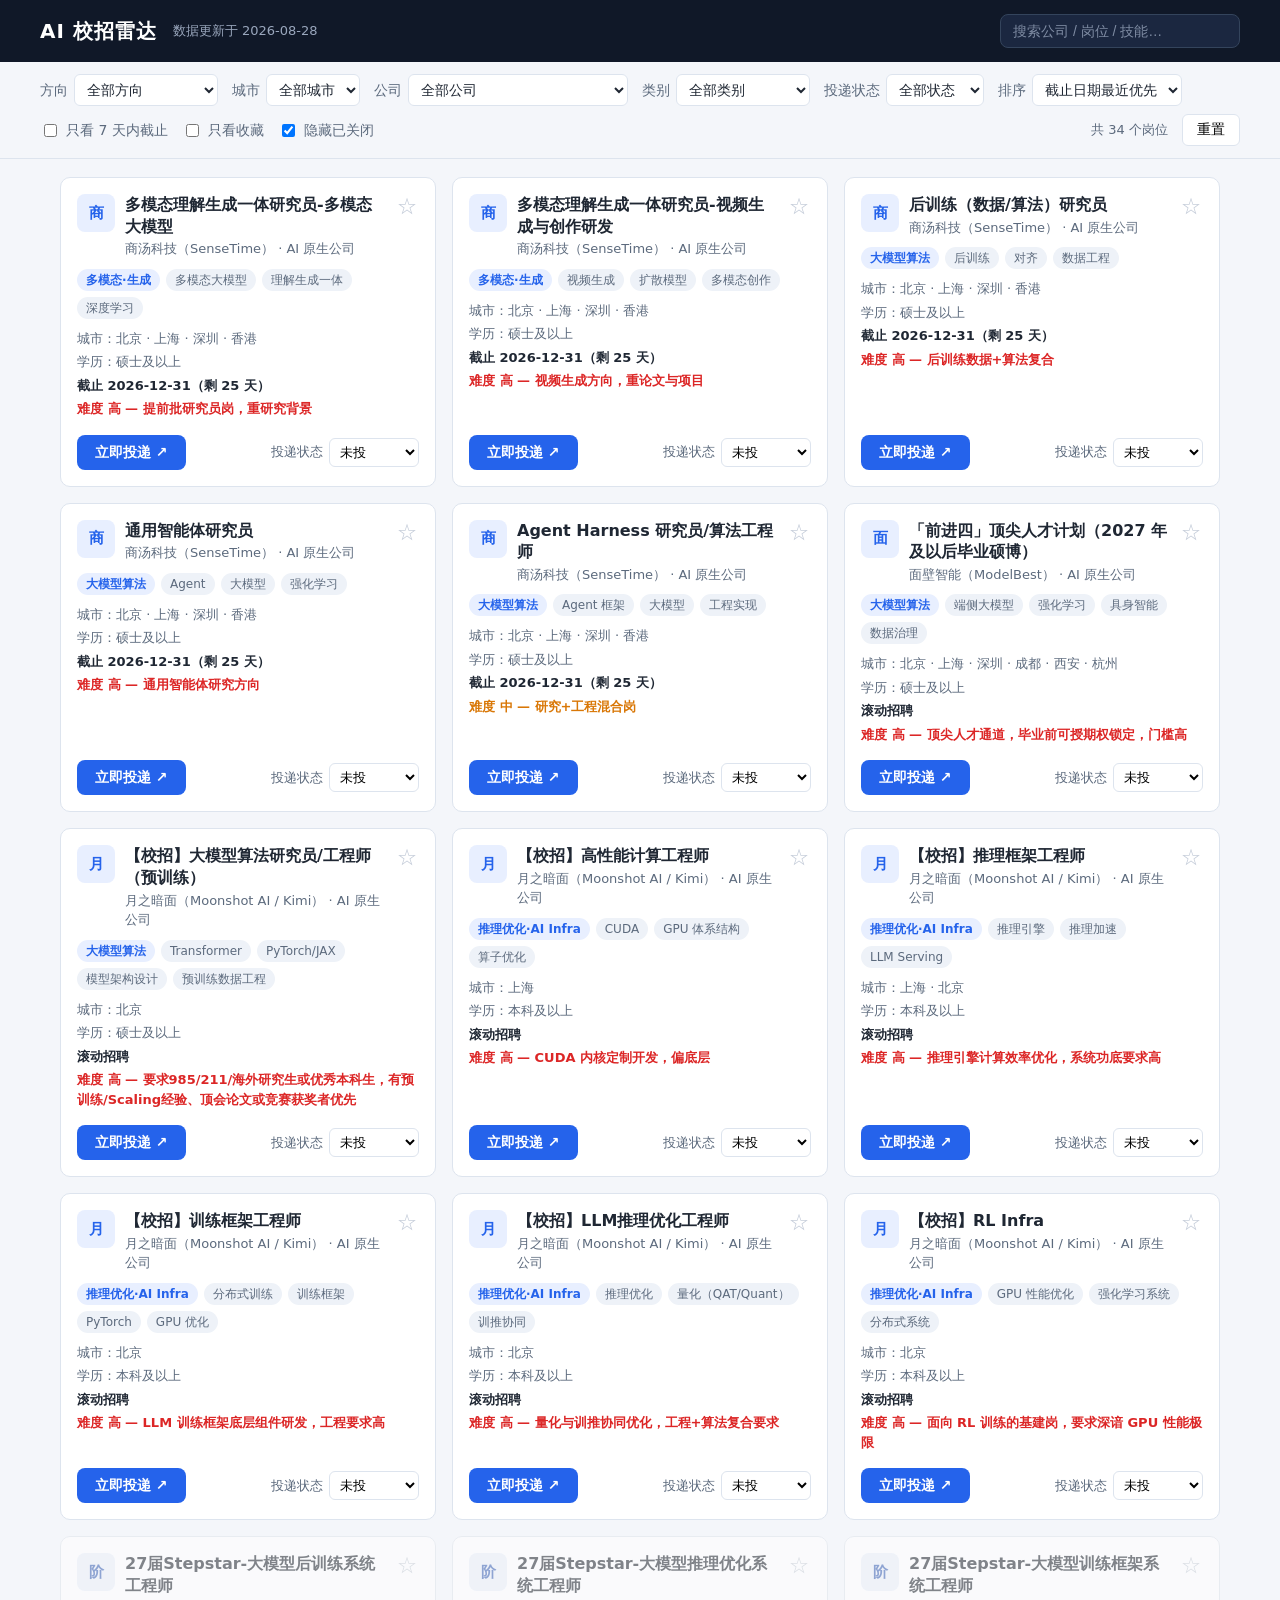
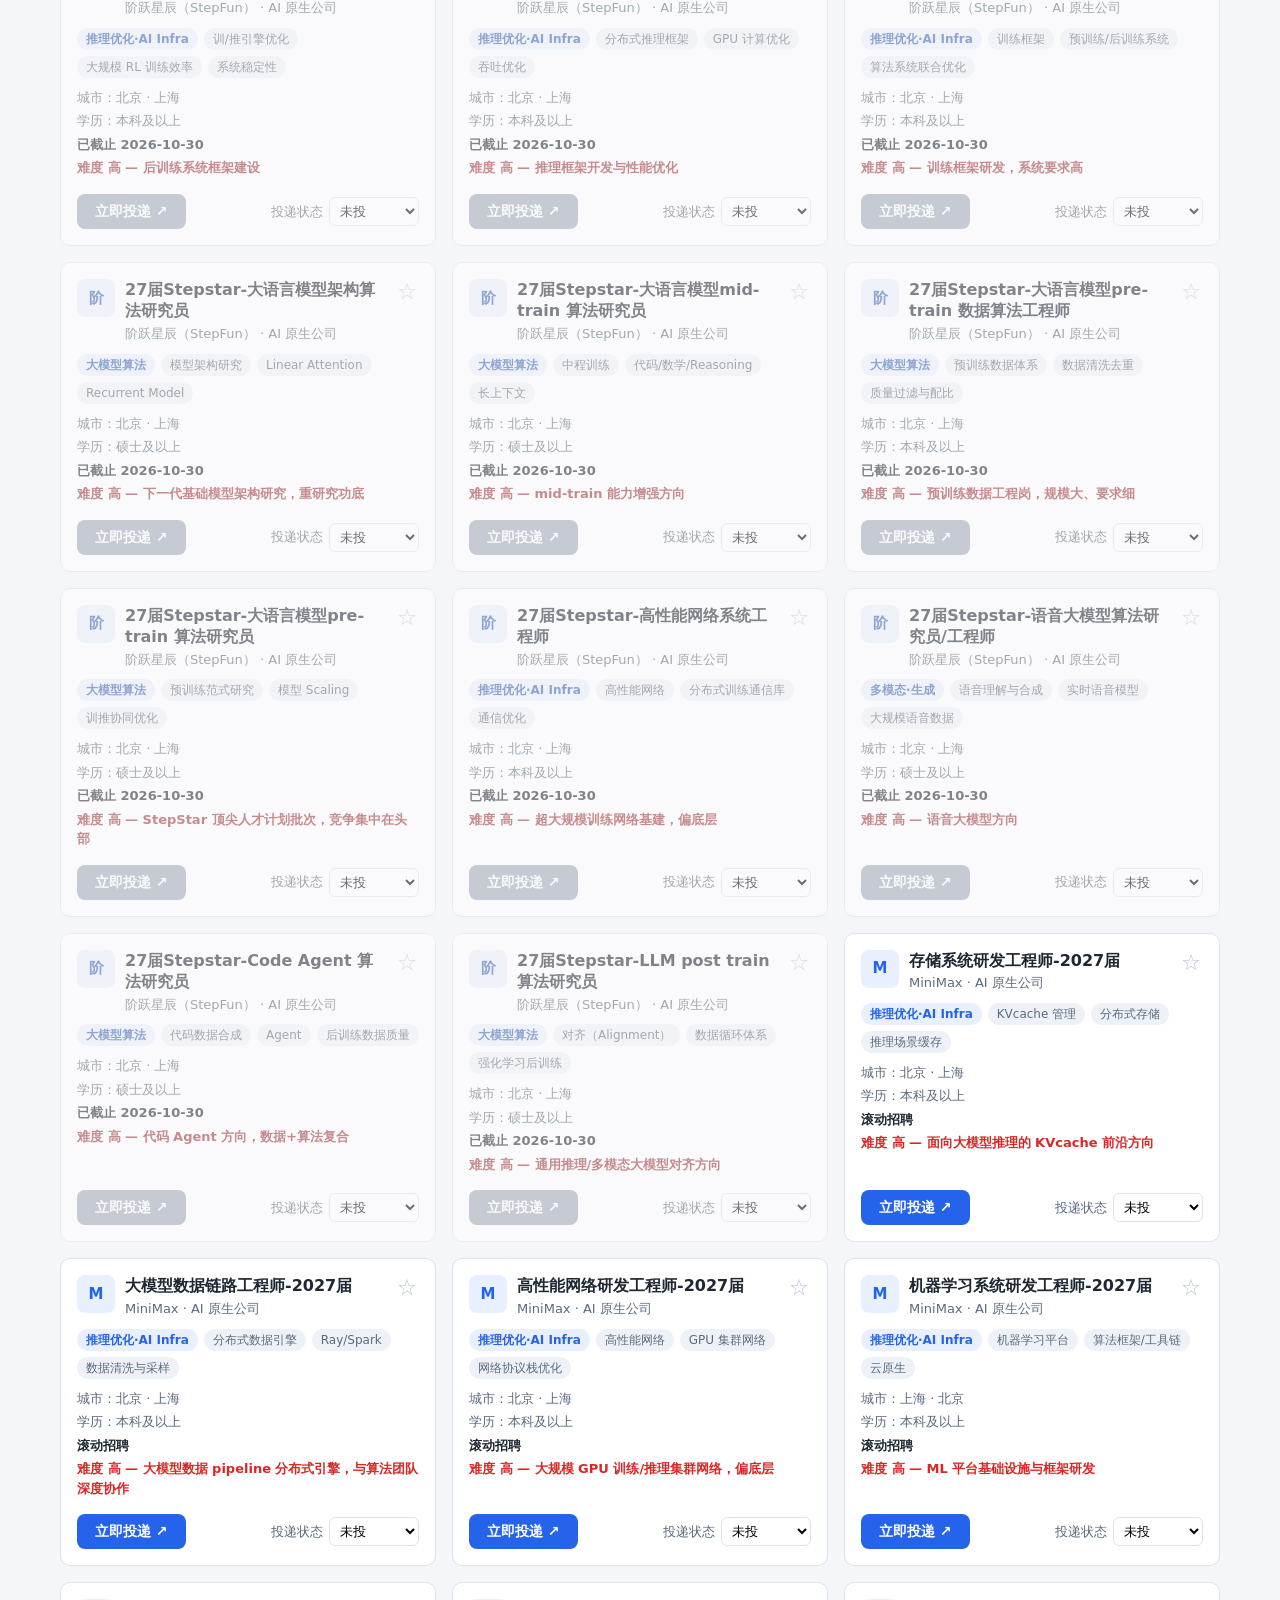
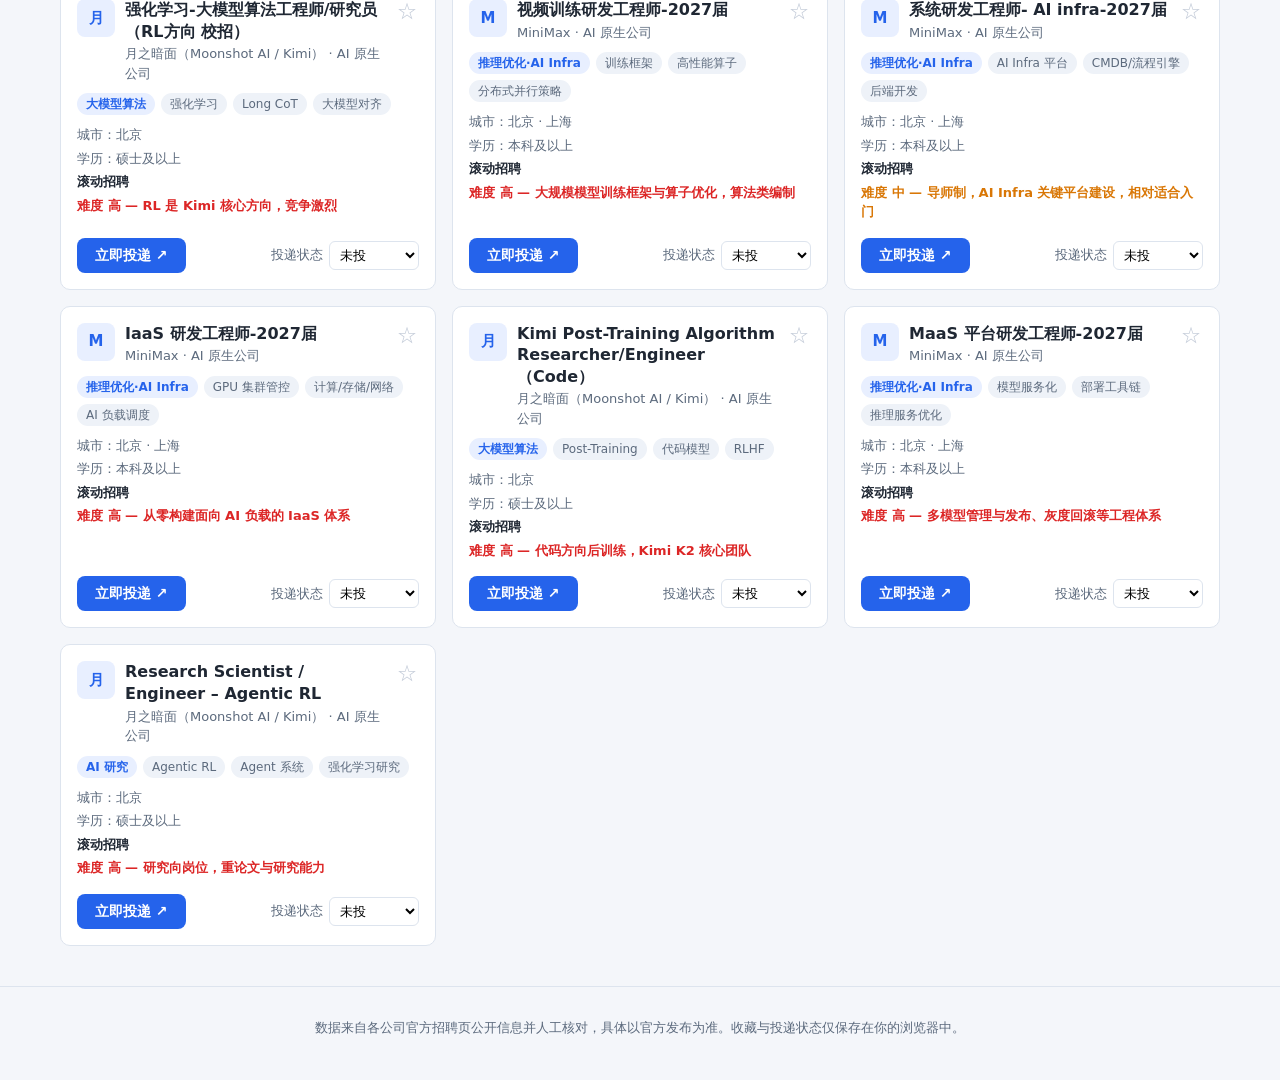
==== index.html @ 2239e901 "AI 校招雷达：静态网站 + 首批 5 家公司 34 个 27 届校招真实岗位" ====
<!DOCTYPE html>
<html lang="zh-CN">
<head>
<meta charset="UTF-8">
<meta name="viewport" content="width=device-width, initial-scale=1.0">
<title>AI 校招雷达</title>
<link rel="stylesheet" href="./css/style.css">
</head>
<body>

<header class="topbar">
  <div class="topbar-inner">
    <h1 class="site-name">AI 校招雷达</h1>
    <span class="updated-at" id="updatedAt"></span>
    <input type="search" id="keywordInput" class="keyword-input"
           placeholder="搜索公司 / 岗位 / 技能…" autocomplete="off">
  </div>
</header>

<div id="warnBanner" class="warn-banner hidden"></div>

<section class="toolbar">
  <div class="toolbar-inner">
    <div class="filter-row">
      <label>方向 <select id="directionFilter"></select></label>
      <label>城市 <select id="cityFilter"></select></label>
      <label>公司 <select id="companyFilter"></select></label>
      <label>类别 <select id="groupFilter"></select></label>
      <label>投递状态 <select id="statusFilter"></select></label>
      <label>排序
        <select id="sortSelect">
          <option value="deadline">截止日期最近优先</option>
          <option value="added">录入时间最新优先</option>
          <option value="company">公司名称</option>
        </select>
      </label>
    </div>
    <div class="filter-row checks">
      <label><input type="checkbox" id="onlyUrgent"> 只看 7 天内截止</label>
      <label><input type="checkbox" id="onlyFavorites"> 只看收藏</label>
      <label><input type="checkbox" id="hideClosed" checked> 隐藏已关闭</label>
      <span class="result-count" id="resultCount"></span>
      <button type="button" id="resetBtn" class="reset-btn">重置</button>
    </div>
  </div>
</section>

<main id="jobList" class="job-list" aria-live="polite"></main>

<div id="emptyState" class="empty-state hidden">
  <p>没有符合条件的岗位</p>
  <button type="button" id="emptyResetBtn" class="reset-btn">重置筛选</button>
</div>

<div id="guidePanel" class="guide-panel hidden">
  <h2>无法加载数据</h2>
  <p id="guideReason"></p>
  <p>请在项目目录运行下面的命令启动本地服务：</p>
  <pre>py -m http.server 8000</pre>
  <p>然后在浏览器打开 <code>http://localhost:8000</code></p>
</div>

<footer class="footer">
  <p>数据来自各公司官方招聘页公开信息并人工核对，具体以官方发布为准。收藏与投递状态仅保存在你的浏览器中。</p>
</footer>

<script src="./js/config.js"></script>
<script src="./js/store.js"></script>
<script src="./js/data.js"></script>
<script src="./js/app.js"></script>
</body>
</html>
---- css/style.css ----
:root {
  --bg: #f4f6fa;
  --card-bg: #ffffff;
  --text: #1f2733;
  --text-dim: #5c6a7d;
  --border: #dde4ee;
  --accent: #2563eb;
  --urgent: #dc2626;
  --warn-bg: #fff3cd;
  --warn-text: #7a5b00;
  --radius: 10px;
}

* { box-sizing: border-box; }

body {
  margin: 0;
  background: var(--bg);
  color: var(--text);
  font-family: "PingFang SC", "Microsoft YaHei", "Segoe UI", system-ui, sans-serif;
  font-size: 15px;
  line-height: 1.5;
}

.hidden { display: none !important; }

/* ---------- 顶栏 ---------- */
.topbar {
  background: #101828;
  color: #fff;
  padding: 14px 20px;
}
.topbar-inner {
  max-width: 1200px;
  margin: 0 auto;
  display: flex;
  align-items: center;
  gap: 16px;
  flex-wrap: wrap;
}
.site-name {
  margin: 0;
  font-size: 20px;
  letter-spacing: 1px;
}
.updated-at {
  color: #9aa7bd;
  font-size: 13px;
}
.keyword-input {
  margin-left: auto;
  min-width: 240px;
  padding: 8px 12px;
  border: 1px solid #34445c;
  border-radius: 8px;
  background: #1b2740;
  color: #fff;
  font-size: 14px;
}
.keyword-input::placeholder { color: #7f8ca3; }
.keyword-input:focus {
  outline: 2px solid var(--accent);
  outline-offset: 0;
}

/* ---------- 告警横幅 ---------- */
.warn-banner {
  max-width: 1200px;
  margin: 12px auto 0;
  padding: 10px 16px;
  background: var(--warn-bg);
  color: var(--warn-text);
  border: 1px solid #ecd68a;
  border-radius: var(--radius);
  font-size: 14px;
}

/* ---------- 筛选工具条 ---------- */
.toolbar {
  position: sticky;
  top: 0;
  z-index: 10;
  background: rgba(244, 246, 250, 0.95);
  backdrop-filter: blur(6px);
  border-bottom: 1px solid var(--border);
  padding: 12px 20px;
}
.toolbar-inner {
  max-width: 1200px;
  margin: 0 auto;
  display: flex;
  flex-direction: column;
  gap: 8px;
}
.filter-row {
  display: flex;
  align-items: center;
  gap: 14px;
  flex-wrap: wrap;
  font-size: 14px;
  color: var(--text-dim);
}
.filter-row label {
  display: flex;
  align-items: center;
  gap: 6px;
  white-space: nowrap;
}
.filter-row select {
  padding: 6px 8px;
  border: 1px solid var(--border);
  border-radius: 6px;
  background: #fff;
  font-size: 14px;
  color: var(--text);
  max-width: 220px;
}
.filter-row.checks { font-size: 14px; }
.result-count {
  margin-left: auto;
  color: var(--text-dim);
  font-size: 13px;
}
.reset-btn {
  padding: 6px 14px;
  border: 1px solid var(--border);
  border-radius: 6px;
  background: #fff;
  cursor: pointer;
  font-size: 14px;
}
.reset-btn:hover { border-color: var(--accent); color: var(--accent); }

/* ---------- 岗位列表 ---------- */
.job-list {
  max-width: 1200px;
  margin: 18px auto 40px;
  padding: 0 20px;
  display: grid;
  grid-template-columns: repeat(auto-fill, minmax(340px, 1fr));
  gap: 16px;
}

.job-card {
  background: var(--card-bg);
  border: 1px solid var(--border);
  border-radius: var(--radius);
  padding: 16px;
  display: flex;
  flex-direction: column;
  gap: 10px;
  transition: box-shadow 0.15s ease;
}
.job-card:hover { box-shadow: 0 4px 16px rgba(16, 24, 40, 0.08); }
.job-card.urgent { border-left: 4px solid var(--urgent); }
.job-card.closed { opacity: 0.55; filter: grayscale(0.4); }

.job-head {
  display: flex;
  align-items: flex-start;
  gap: 10px;
}
.company-badge {
  flex: none;
  width: 38px;
  height: 38px;
  border-radius: 8px;
  background: #e8efff;
  color: var(--accent);
  font-weight: 700;
  display: flex;
  align-items: center;
  justify-content: center;
}
.job-title-line { min-width: 0; flex: 1; }
.job-title-line h3 {
  margin: 0;
  font-size: 16px;
  line-height: 1.35;
  overflow-wrap: break-word;
}
.job-company {
  color: var(--text-dim);
  font-size: 13px;
  margin-top: 2px;
}
.urgent-tag {
  flex: none;
  background: #fee2e2;
  color: var(--urgent);
  font-size: 12px;
  font-weight: 600;
  border-radius: 999px;
  padding: 2px 10px;
  align-self: center;
}
.fav-btn {
  flex: none;
  border: none;
  background: none;
  font-size: 20px;
  color: #c3cbd8;
  cursor: pointer;
  padding: 2px;
  line-height: 1;
}
.fav-btn.active { color: #f59e0b; }
.fav-btn:hover { color: #f59e0b; }

.job-tags { display: flex; flex-wrap: wrap; gap: 6px; }
.tag {
  font-size: 12px;
  padding: 2px 9px;
  border-radius: 999px;
  background: #eef2f8;
  color: var(--text-dim);
}
.tag.direction {
  background: #e8efff;
  color: var(--accent);
  font-weight: 600;
}

.job-meta {
  display: flex;
  flex-direction: column;
  gap: 4px;
  font-size: 13px;
  color: var(--text-dim);
}
.deadline-text { font-weight: 600; color: var(--text); }
.job-card.urgent .deadline-text { color: var(--urgent); }

.difficulty { font-weight: 600; }
.difficulty-high { color: var(--urgent); }
.difficulty-mid { color: #d97706; }
.difficulty-low { color: #16a34a; }

.job-actions {
  display: flex;
  align-items: center;
  gap: 12px;
  margin-top: auto;
  padding-top: 6px;
}
.apply-btn {
  display: inline-block;
  padding: 7px 18px;
  border-radius: 8px;
  background: var(--accent);
  color: #fff;
  text-decoration: none;
  font-size: 14px;
  font-weight: 600;
}
.apply-btn:hover { background: #1d4fd8; }
.job-card.closed .apply-btn { pointer-events: none; background: #9aa7bd; }
.status-label {
  margin-left: auto;
  font-size: 13px;
  color: var(--text-dim);
  display: flex;
  align-items: center;
  gap: 6px;
}
.status-select {
  padding: 5px 6px;
  border: 1px solid var(--border);
  border-radius: 6px;
  font-size: 13px;
  background: #fff;
}

/* ---------- 空态 / 引导 ---------- */
.empty-state {
  max-width: 1200px;
  margin: 60px auto;
  text-align: center;
  color: var(--text-dim);
}
.empty-state .reset-btn { margin-top: 10px; }

.guide-panel {
  max-width: 640px;
  margin: 60px auto;
  background: var(--card-bg);
  border: 1px solid var(--border);
  border-radius: var(--radius);
  padding: 28px 32px;
}
.guide-panel h2 { margin-top: 0; }
.guide-panel pre {
  background: #101828;
  color: #e6edf7;
  padding: 12px 16px;
  border-radius: 8px;
  overflow-x: auto;
}
.guide-panel code {
  background: #eef2f8;
  padding: 1px 6px;
  border-radius: 4px;
}

/* ---------- 页脚 ---------- */
.footer {
  border-top: 1px solid var(--border);
  padding: 18px 20px 30px;
  text-align: center;
  color: var(--text-dim);
  font-size: 13px;
}

@media (max-width: 640px) {
  .keyword-input { margin-left: 0; width: 100%; }
  .job-list { grid-template-columns: 1fr; padding: 0 12px; }
  .toolbar { padding: 10px 12px; }
}
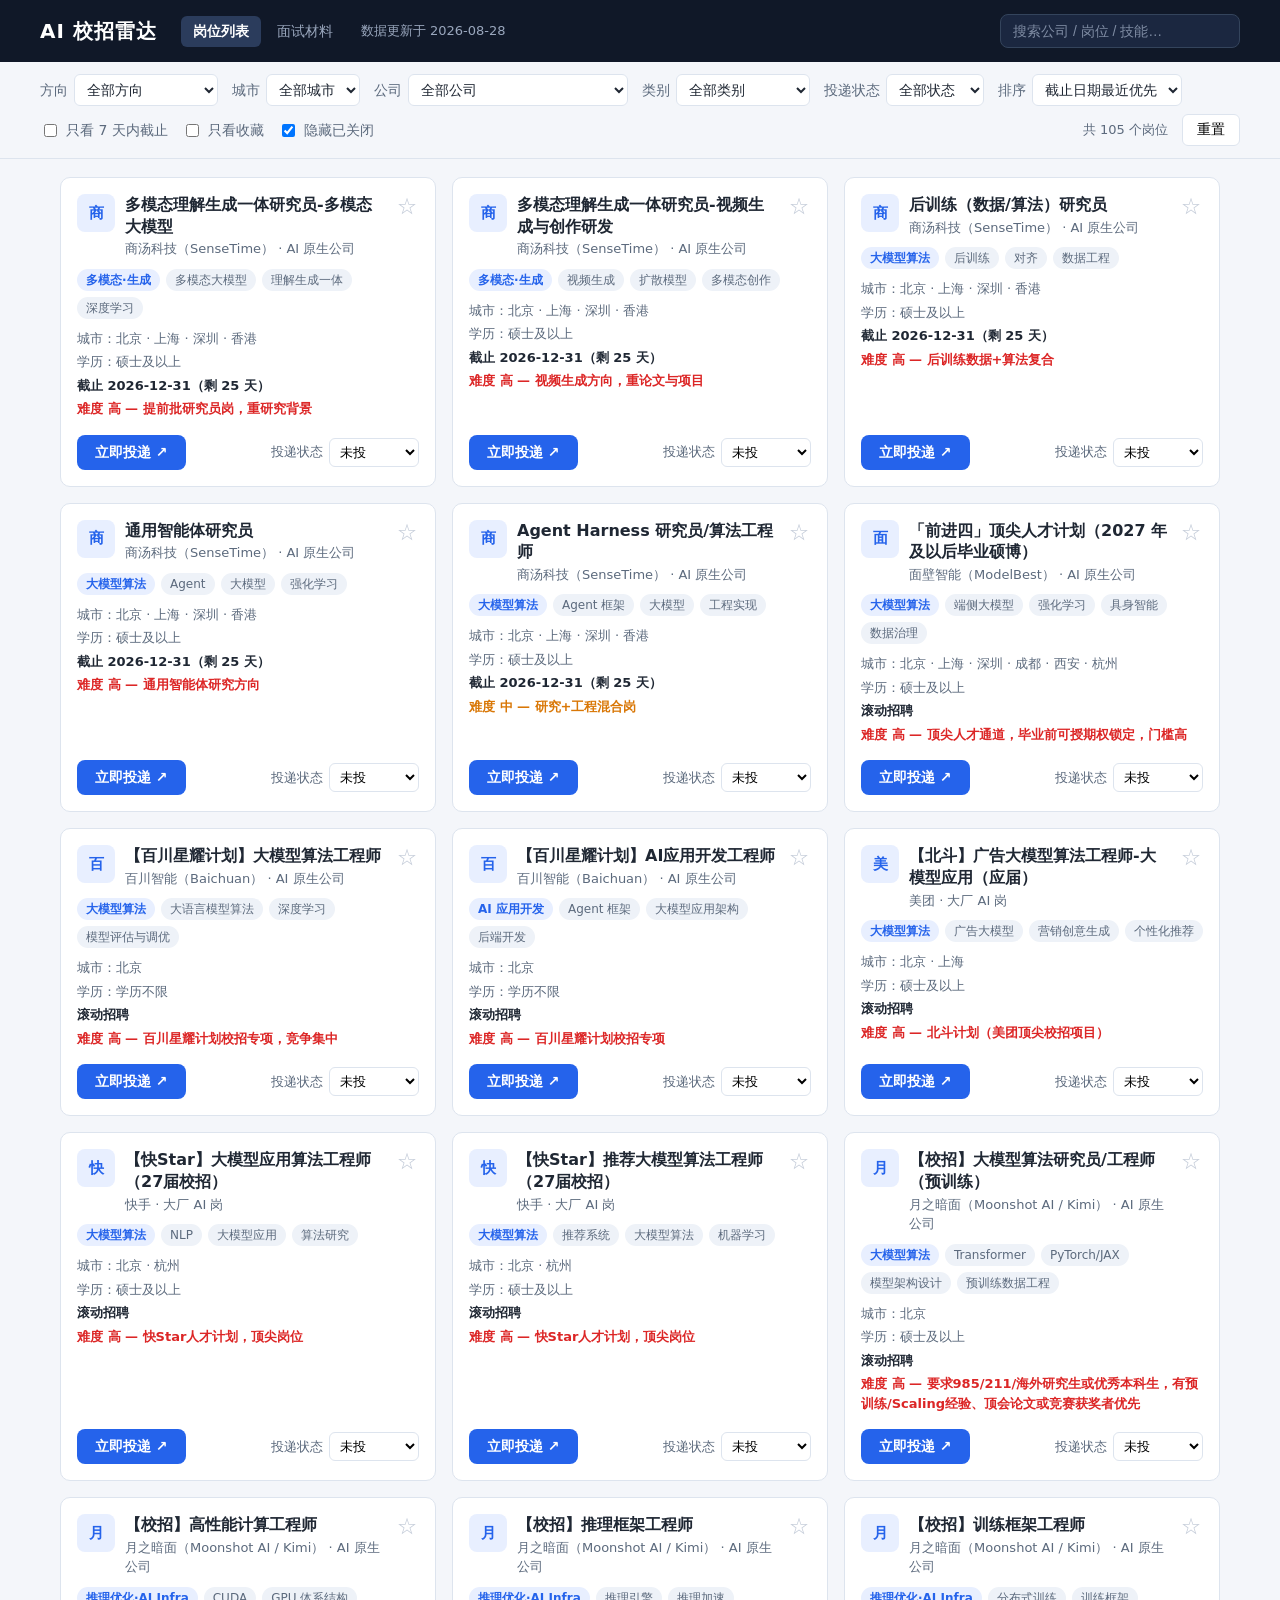
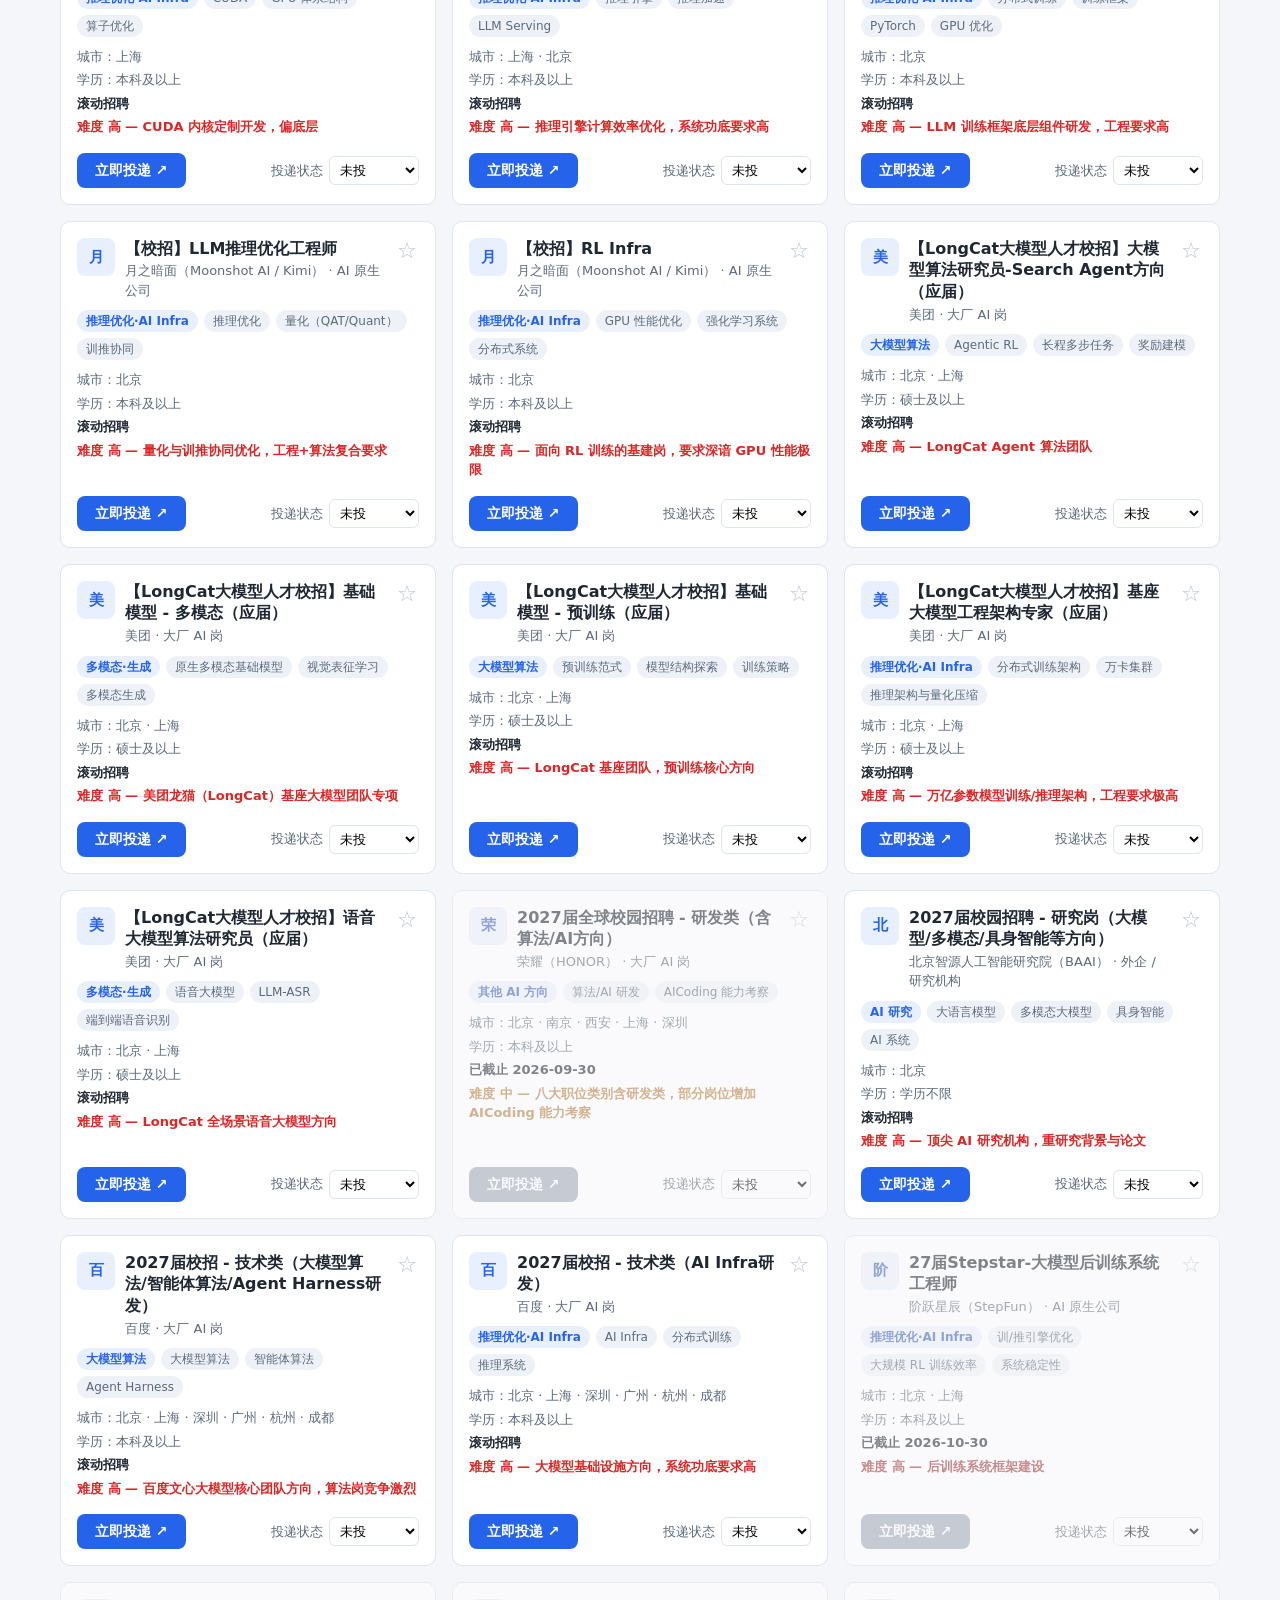
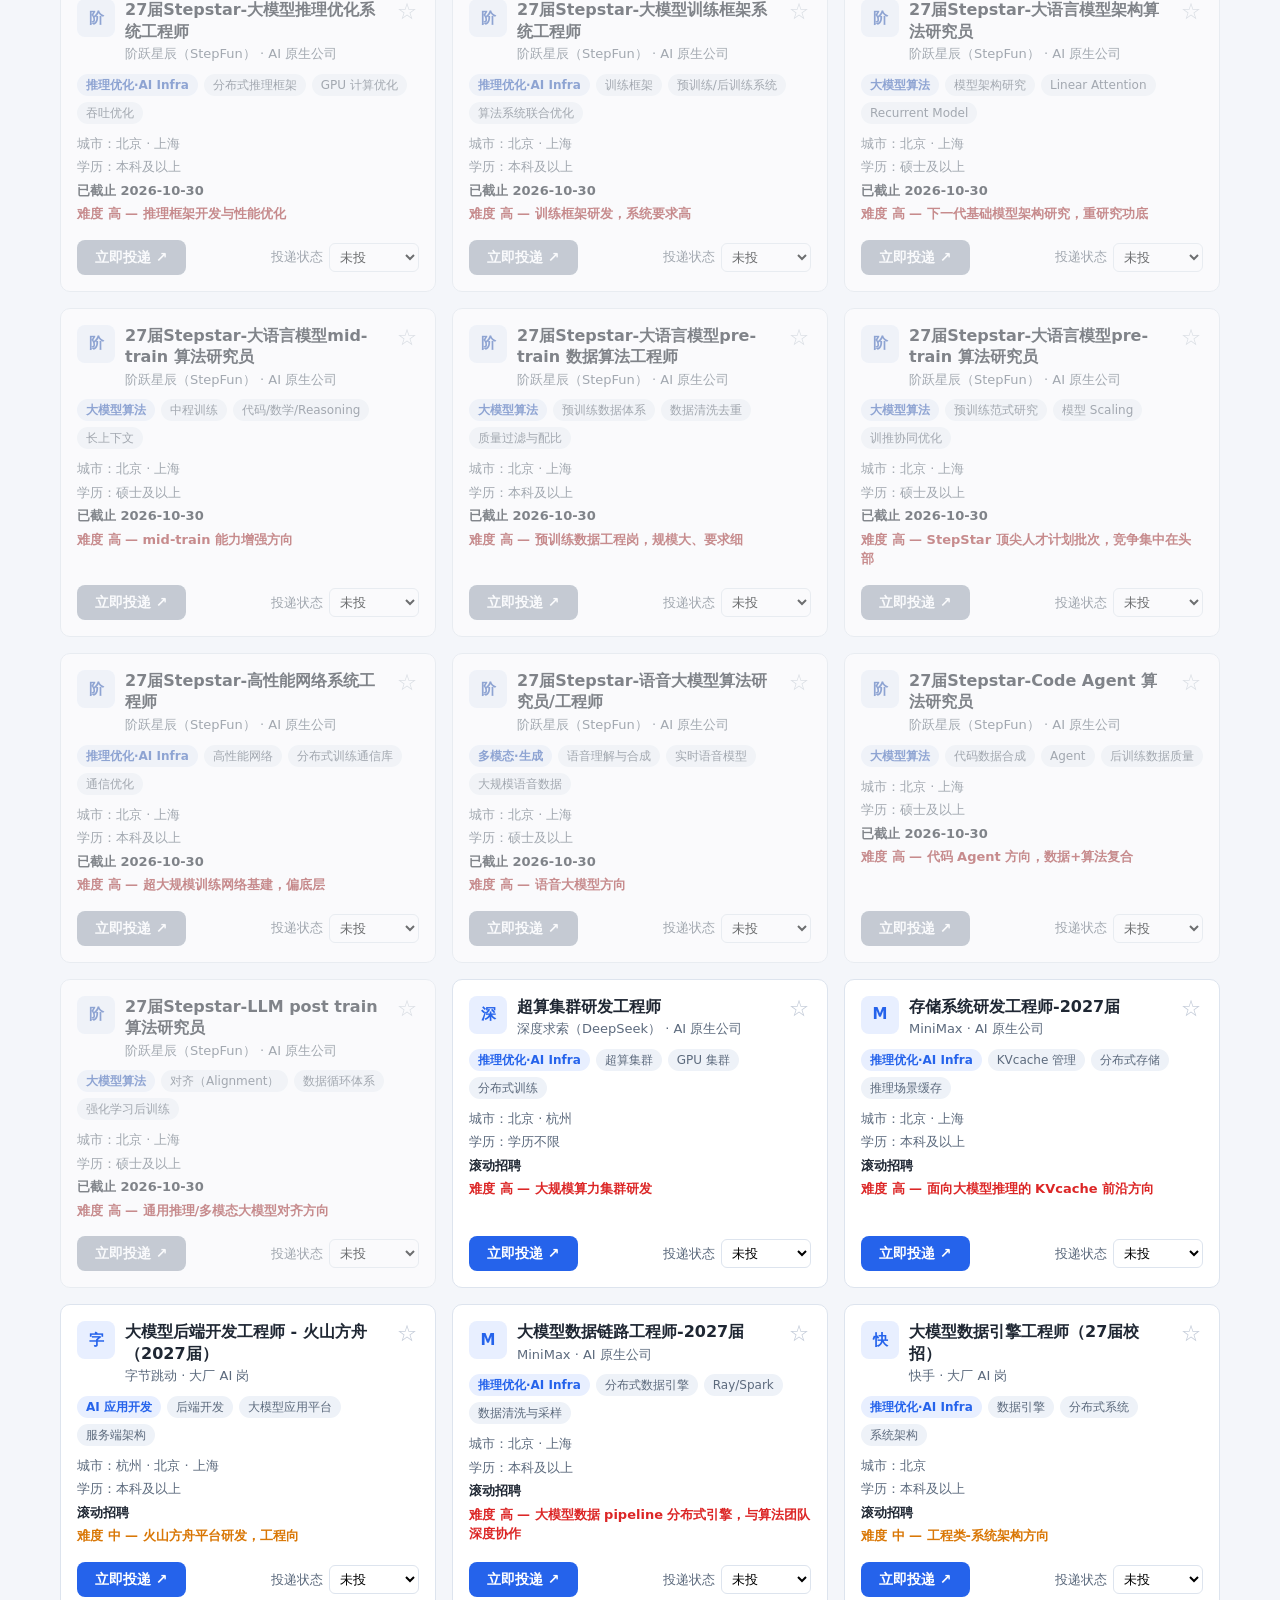
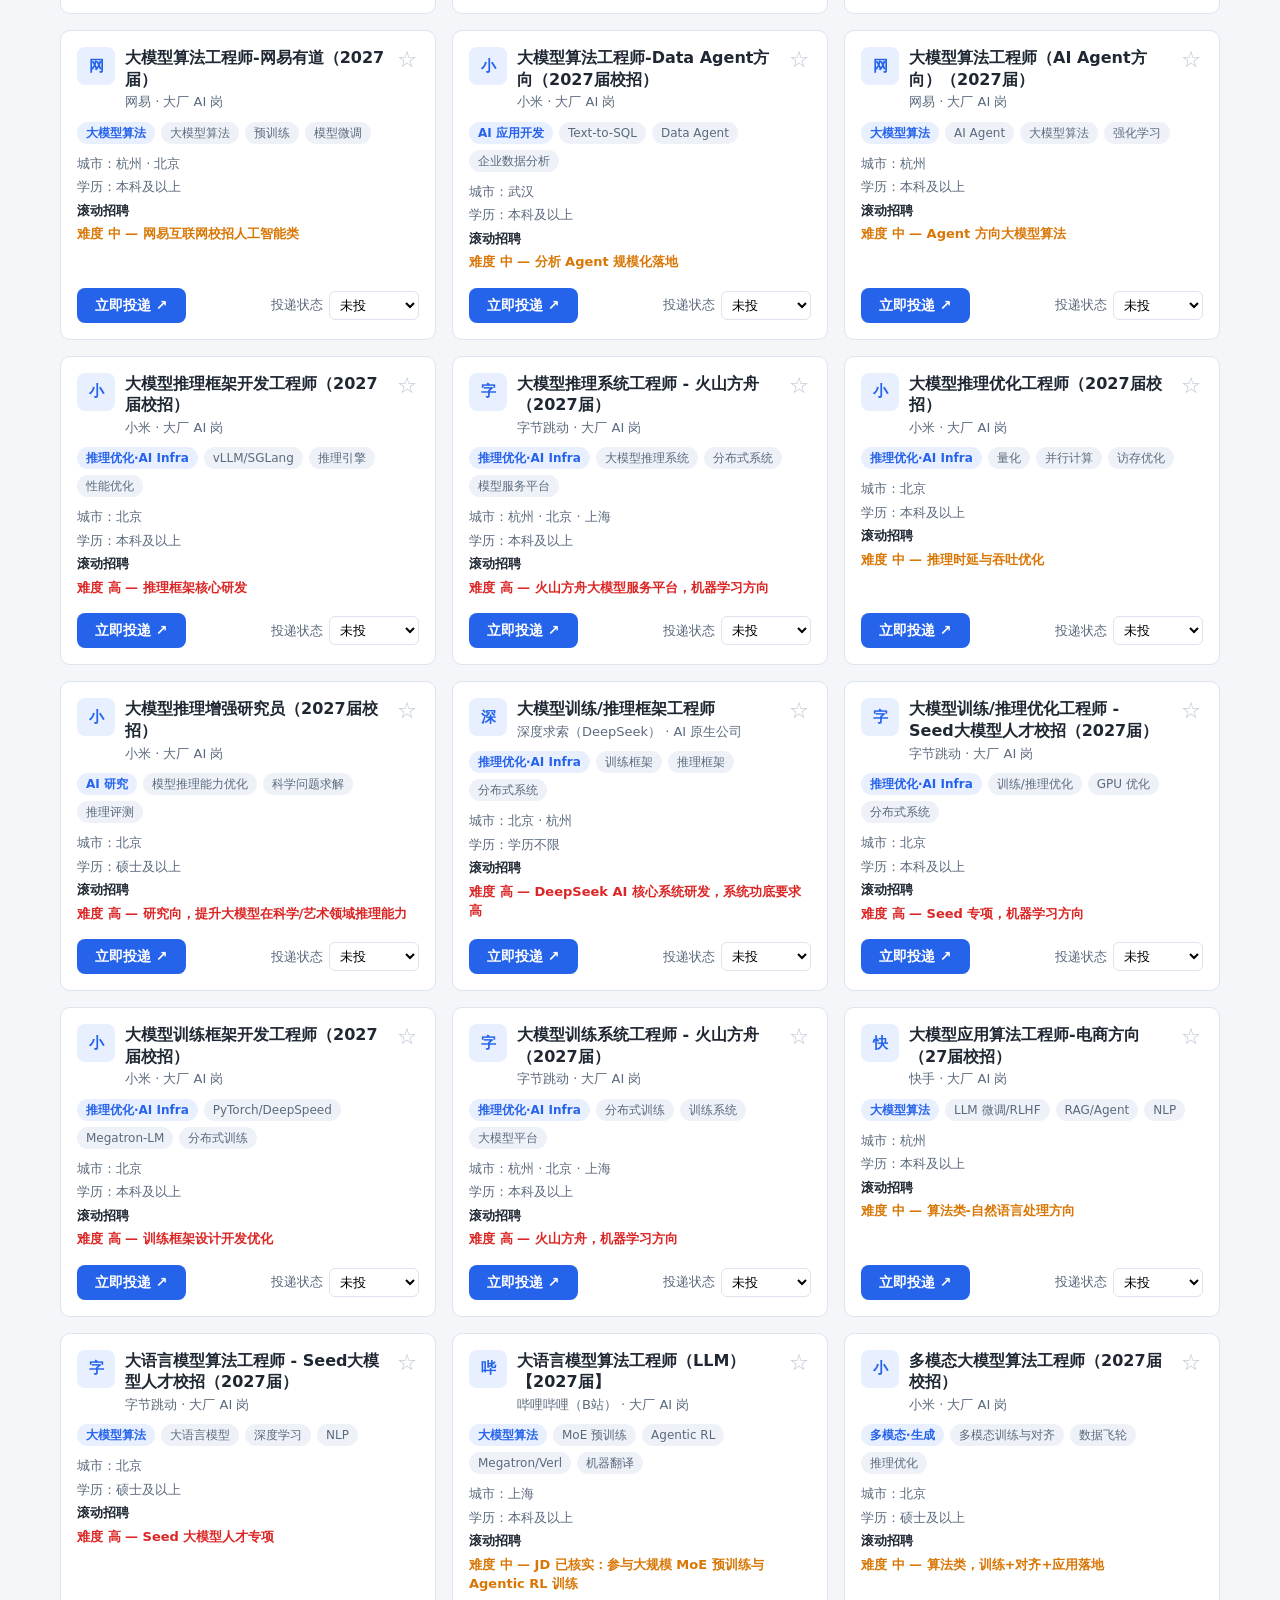
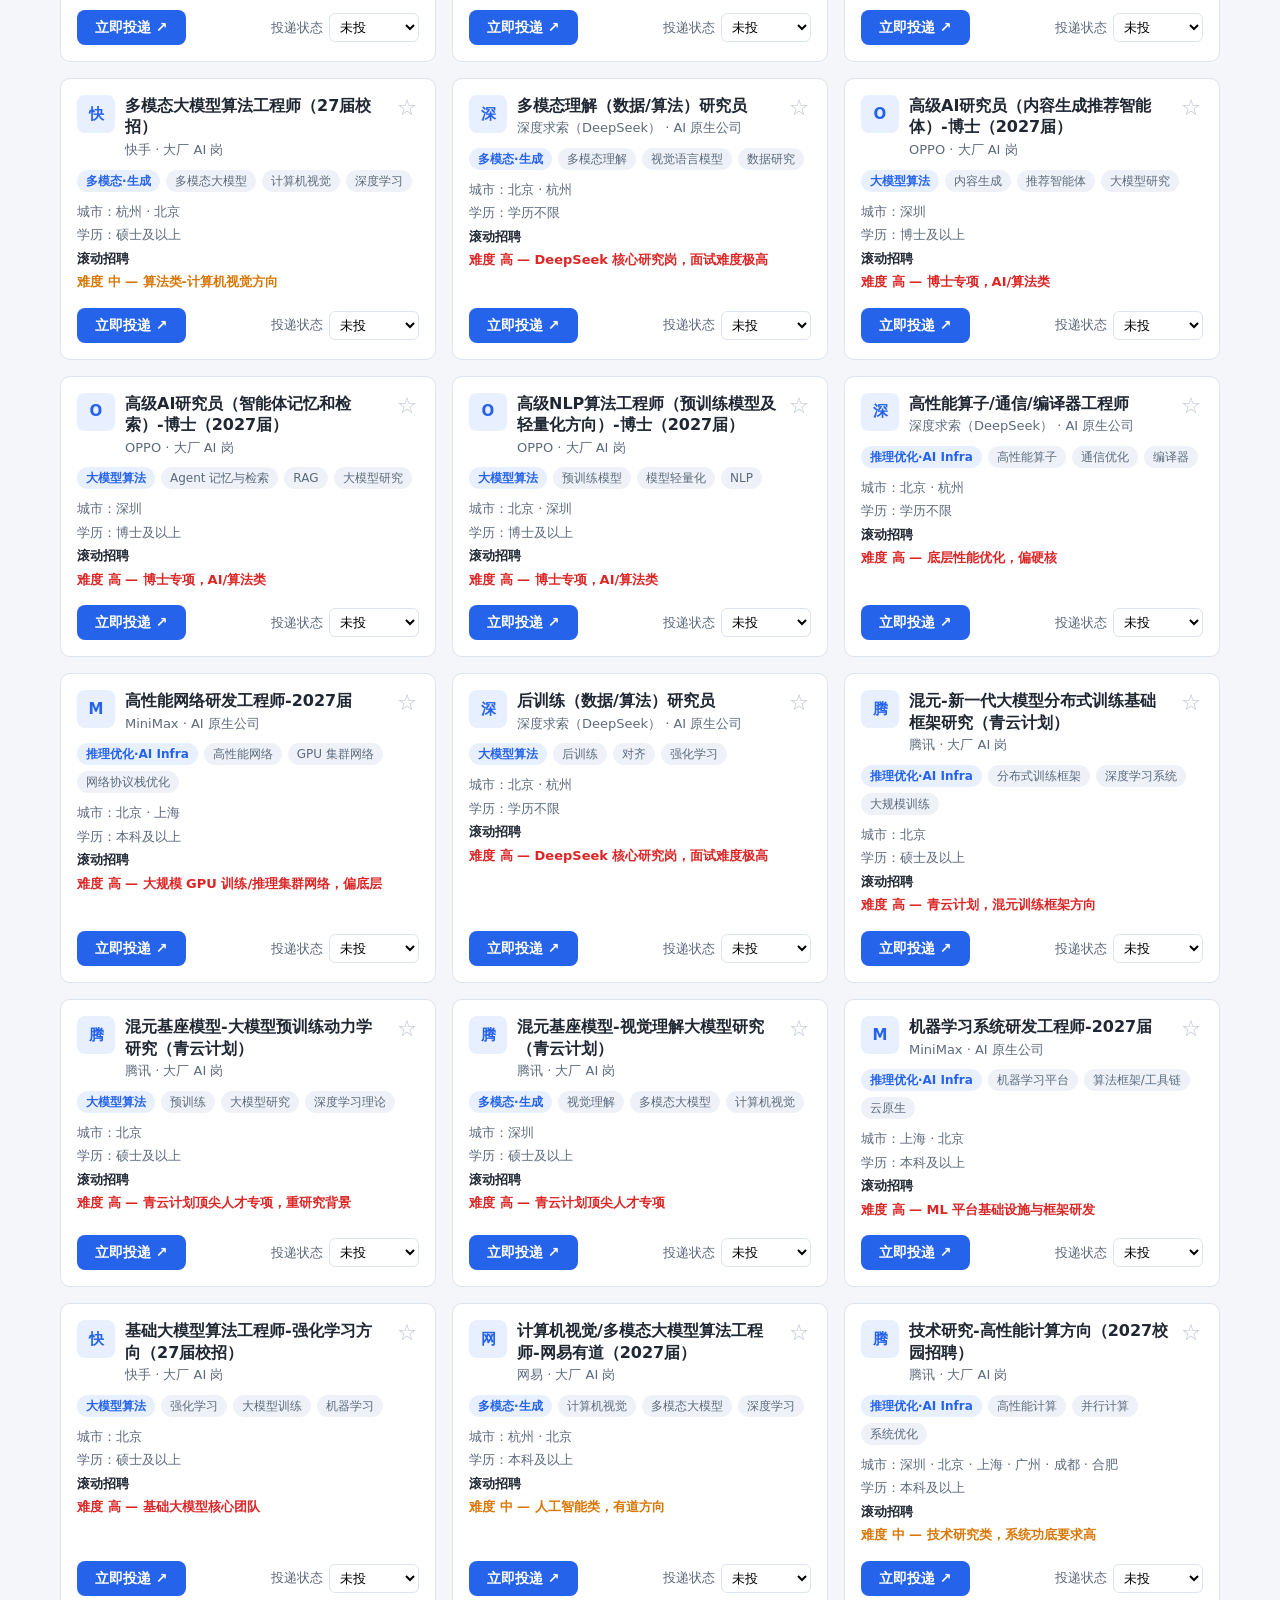
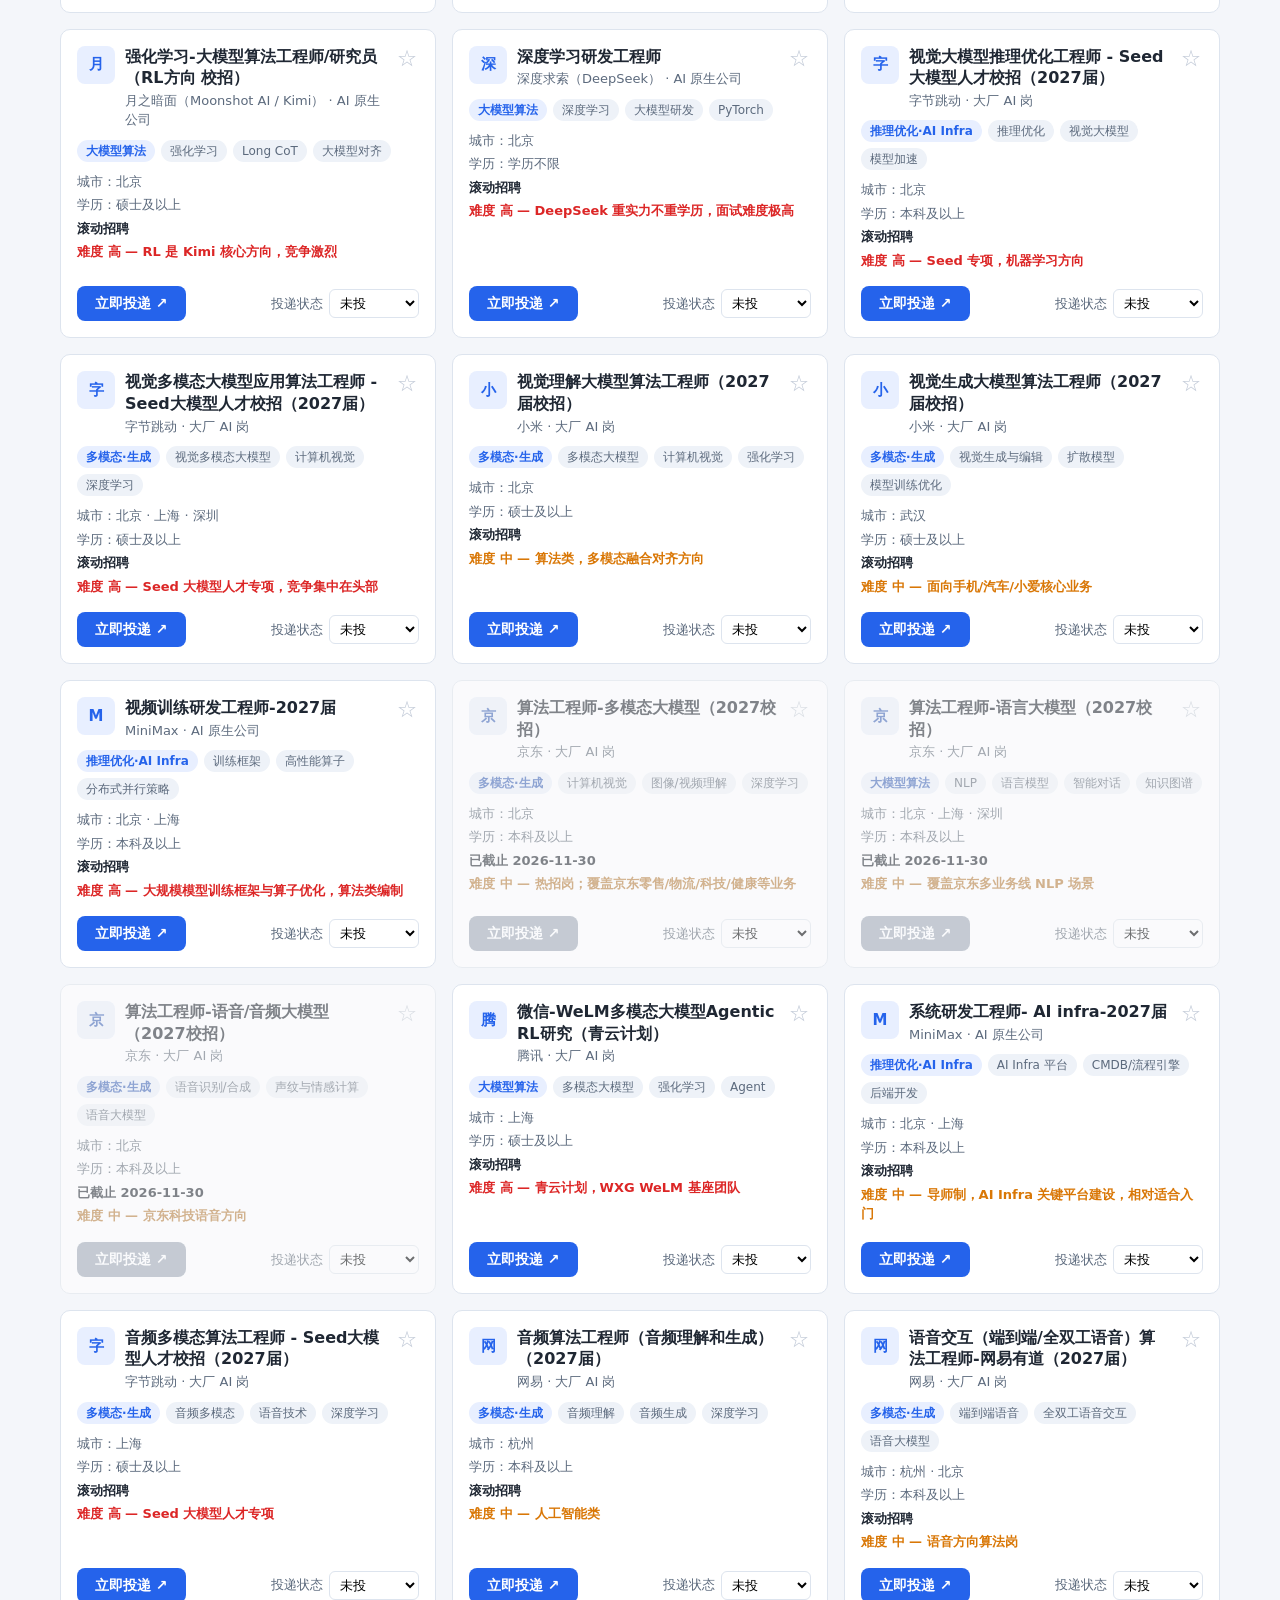
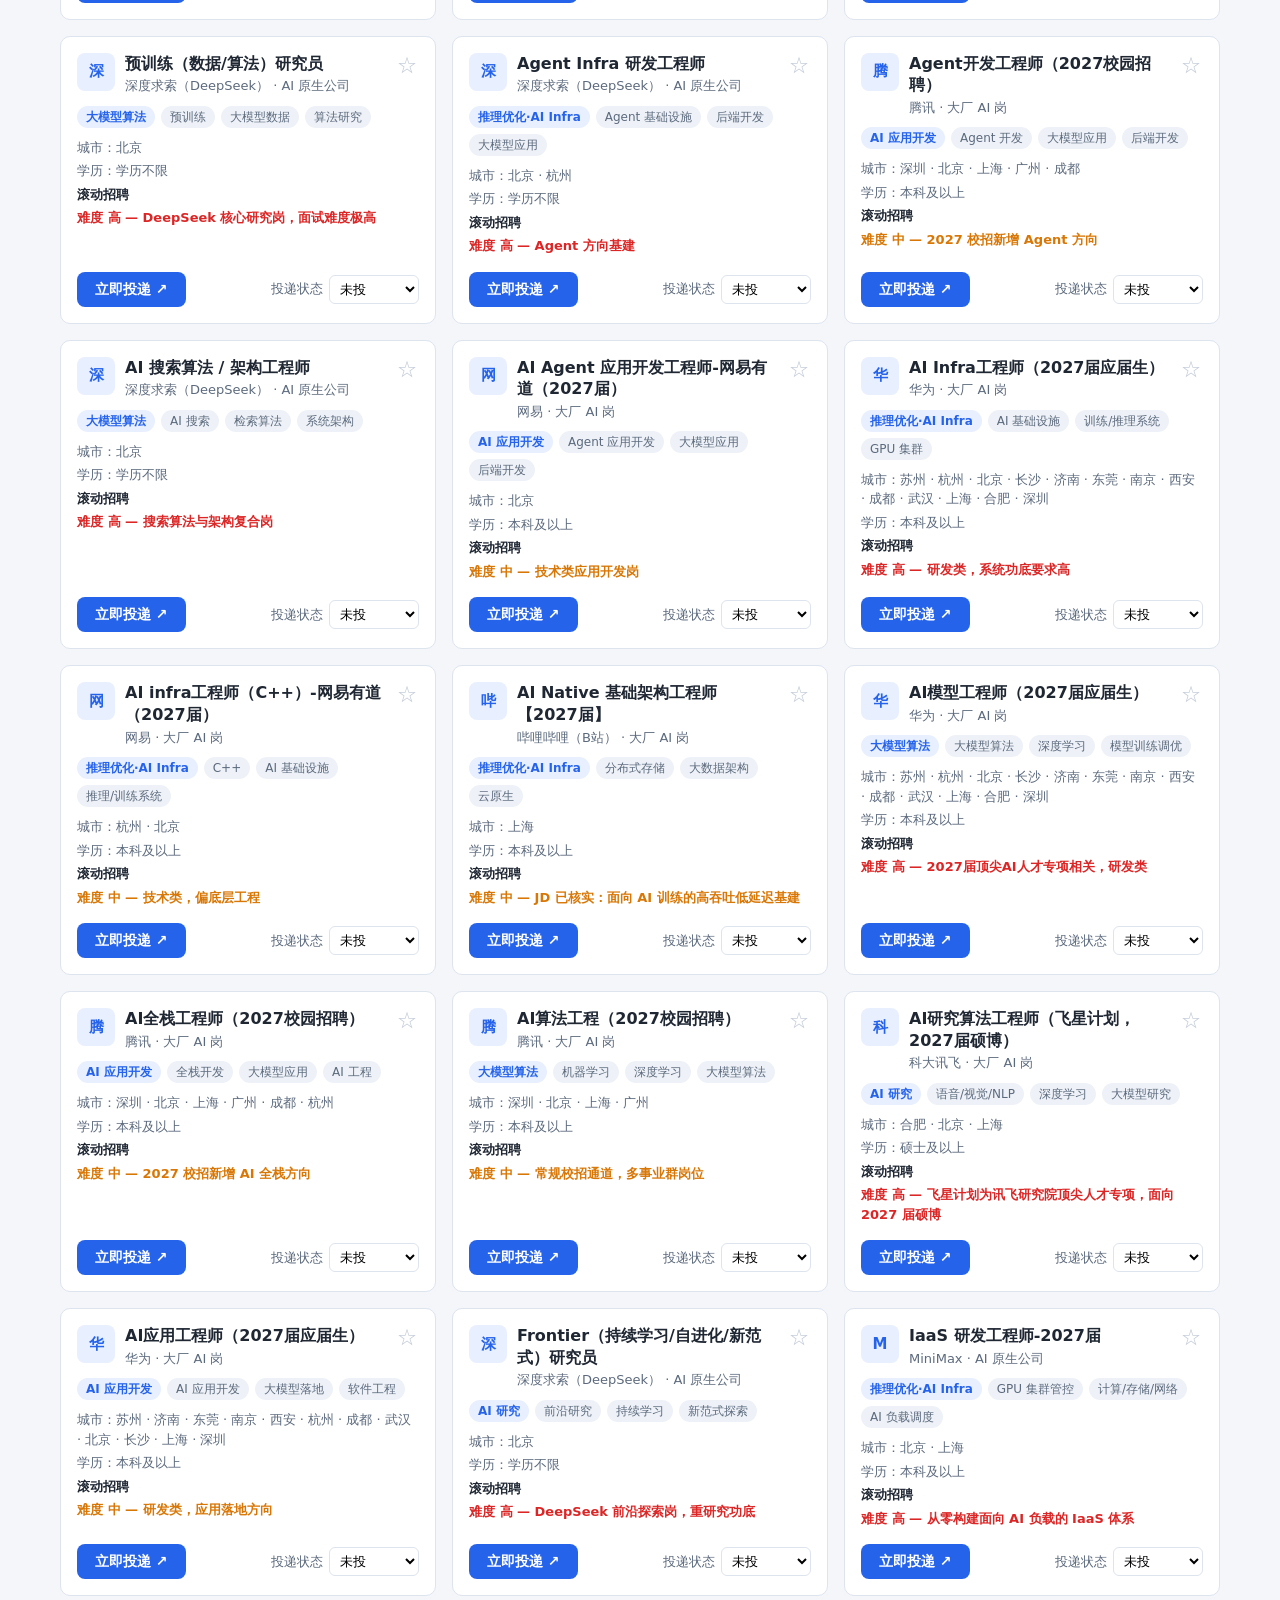
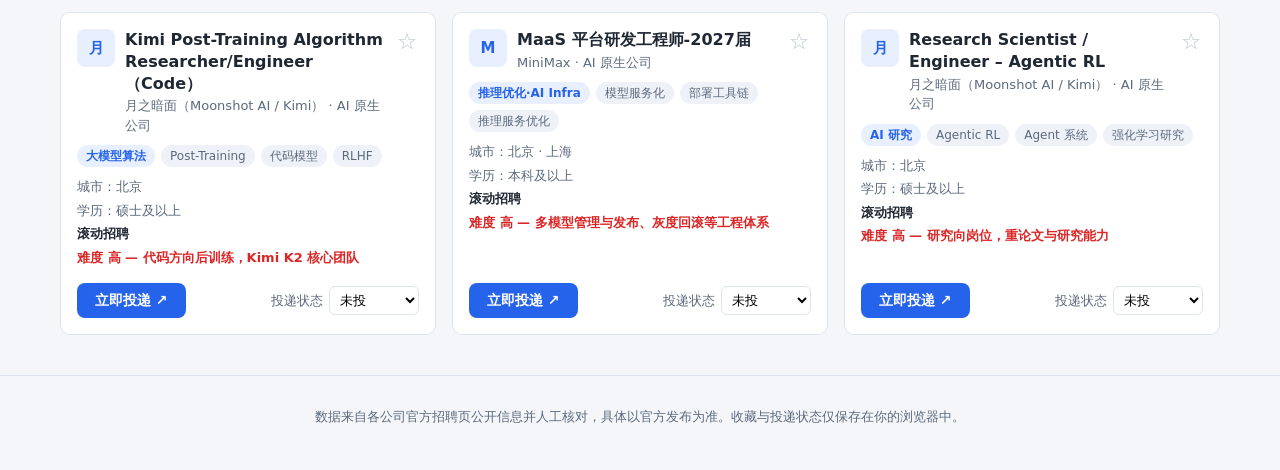
==== commit 688d67cc: "新增面试八股模块：interview.html + 59题原创题库 + 10个开源仓库导航（含许可证核查结论）" ====
--- a/index.html
+++ b/index.html
@@ -11,6 +11,10 @@
 <header class="topbar">
   <div class="topbar-inner">
     <h1 class="site-name">AI 校招雷达</h1>
+    <nav class="nav-links">
+      <a href="./index.html" class="active">岗位列表</a>
+      <a href="./interview.html">面试材料</a>
+    </nav>
     <span class="updated-at" id="updatedAt"></span>
     <input type="search" id="keywordInput" class="keyword-input"
            placeholder="搜索公司 / 岗位 / 技能…" autocomplete="off">
--- a/css/style.css
+++ b/css/style.css
@@ -316,3 +316,137 @@
   .job-list { grid-template-columns: 1fr; padding: 0 12px; }
   .toolbar { padding: 10px 12px; }
 }
+
+/* ---------- 导航（面试页/主页共用） ---------- */
+.nav-links {
+  display: flex;
+  gap: 4px;
+  margin-left: 8px;
+}
+.nav-links a {
+  color: #9aa7bd;
+  text-decoration: none;
+  font-size: 14px;
+  padding: 5px 12px;
+  border-radius: 6px;
+}
+.nav-links a:hover { color: #fff; }
+.nav-links a.active {
+  color: #fff;
+  background: #2b3c5c;
+  font-weight: 600;
+}
+
+/* ---------- 面试题库页 ---------- */
+.qa-toolbar {
+  background: rgba(244, 246, 250, 0.95);
+  border-bottom: 1px solid var(--border);
+  padding: 12px 20px;
+}
+.cat-chips { display: flex; flex-wrap: wrap; gap: 8px; flex: 1; }
+.chip {
+  border: 1px solid var(--border);
+  background: #fff;
+  color: var(--text-dim);
+  border-radius: 999px;
+  padding: 5px 14px;
+  font-size: 13px;
+  cursor: pointer;
+}
+.chip:hover { border-color: var(--accent); color: var(--accent); }
+.chip.active {
+  background: var(--accent);
+  border-color: var(--accent);
+  color: #fff;
+  font-weight: 600;
+}
+
+.qa-list {
+  max-width: 900px;
+  margin: 18px auto 30px;
+  padding: 0 20px;
+  display: flex;
+  flex-direction: column;
+  gap: 10px;
+}
+.qa-item {
+  background: var(--card-bg);
+  border: 1px solid var(--border);
+  border-radius: var(--radius);
+  overflow: hidden;
+}
+.qa-q {
+  display: flex;
+  align-items: baseline;
+  gap: 10px;
+  padding: 13px 16px;
+  cursor: pointer;
+  list-style: none;
+  font-weight: 600;
+  line-height: 1.5;
+}
+.qa-q::-webkit-details-marker { display: none; }
+.qa-q:hover { background: #f7f9fd; }
+.cat-tag {
+  flex: none;
+  font-size: 12px;
+  font-weight: 600;
+  color: var(--accent);
+  background: #e8efff;
+  border-radius: 999px;
+  padding: 2px 9px;
+}
+.freq-badge {
+  flex: none;
+  margin-left: auto;
+  font-size: 12px;
+  font-weight: 500;
+  color: #d97706;
+}
+.qa-a {
+  padding: 0 16px 14px 16px;
+  color: #33404f;
+  font-size: 14px;
+  line-height: 1.75;
+  border-top: 1px dashed var(--border);
+  padding-top: 12px;
+  margin: 0 16px 14px;
+  padding-left: 0;
+  padding-right: 0;
+}
+.load-error {
+  background: var(--warn-bg);
+  color: var(--warn-text);
+  padding: 16px;
+  border-radius: var(--radius);
+}
+
+/* ---------- 资源推荐 ---------- */
+.resources {
+  max-width: 900px;
+  margin: 0 auto 40px;
+  padding: 0 20px;
+}
+.resources h2 { font-size: 18px; margin: 10px 0 14px; }
+.res-hint { font-size: 12px; font-weight: 400; color: var(--text-dim); margin-left: 8px; }
+.res-grid {
+  display: grid;
+  grid-template-columns: repeat(auto-fill, minmax(280px, 1fr));
+  gap: 12px;
+}
+.res-card {
+  display: flex;
+  flex-direction: column;
+  gap: 6px;
+  background: var(--card-bg);
+  border: 1px solid var(--border);
+  border-radius: var(--radius);
+  padding: 14px 16px;
+  text-decoration: none;
+  color: var(--text);
+  transition: box-shadow .15s ease;
+}
+.res-card:hover { box-shadow: 0 4px 16px rgba(16,24,40,.08); border-color: var(--accent); }
+.res-name { font-weight: 700; font-size: 14px; color: var(--accent); word-break: break-all; }
+.res-meta { font-size: 12px; color: var(--text-dim); }
+.res-desc { font-size: 13px; color: #33404f; line-height: 1.6; }
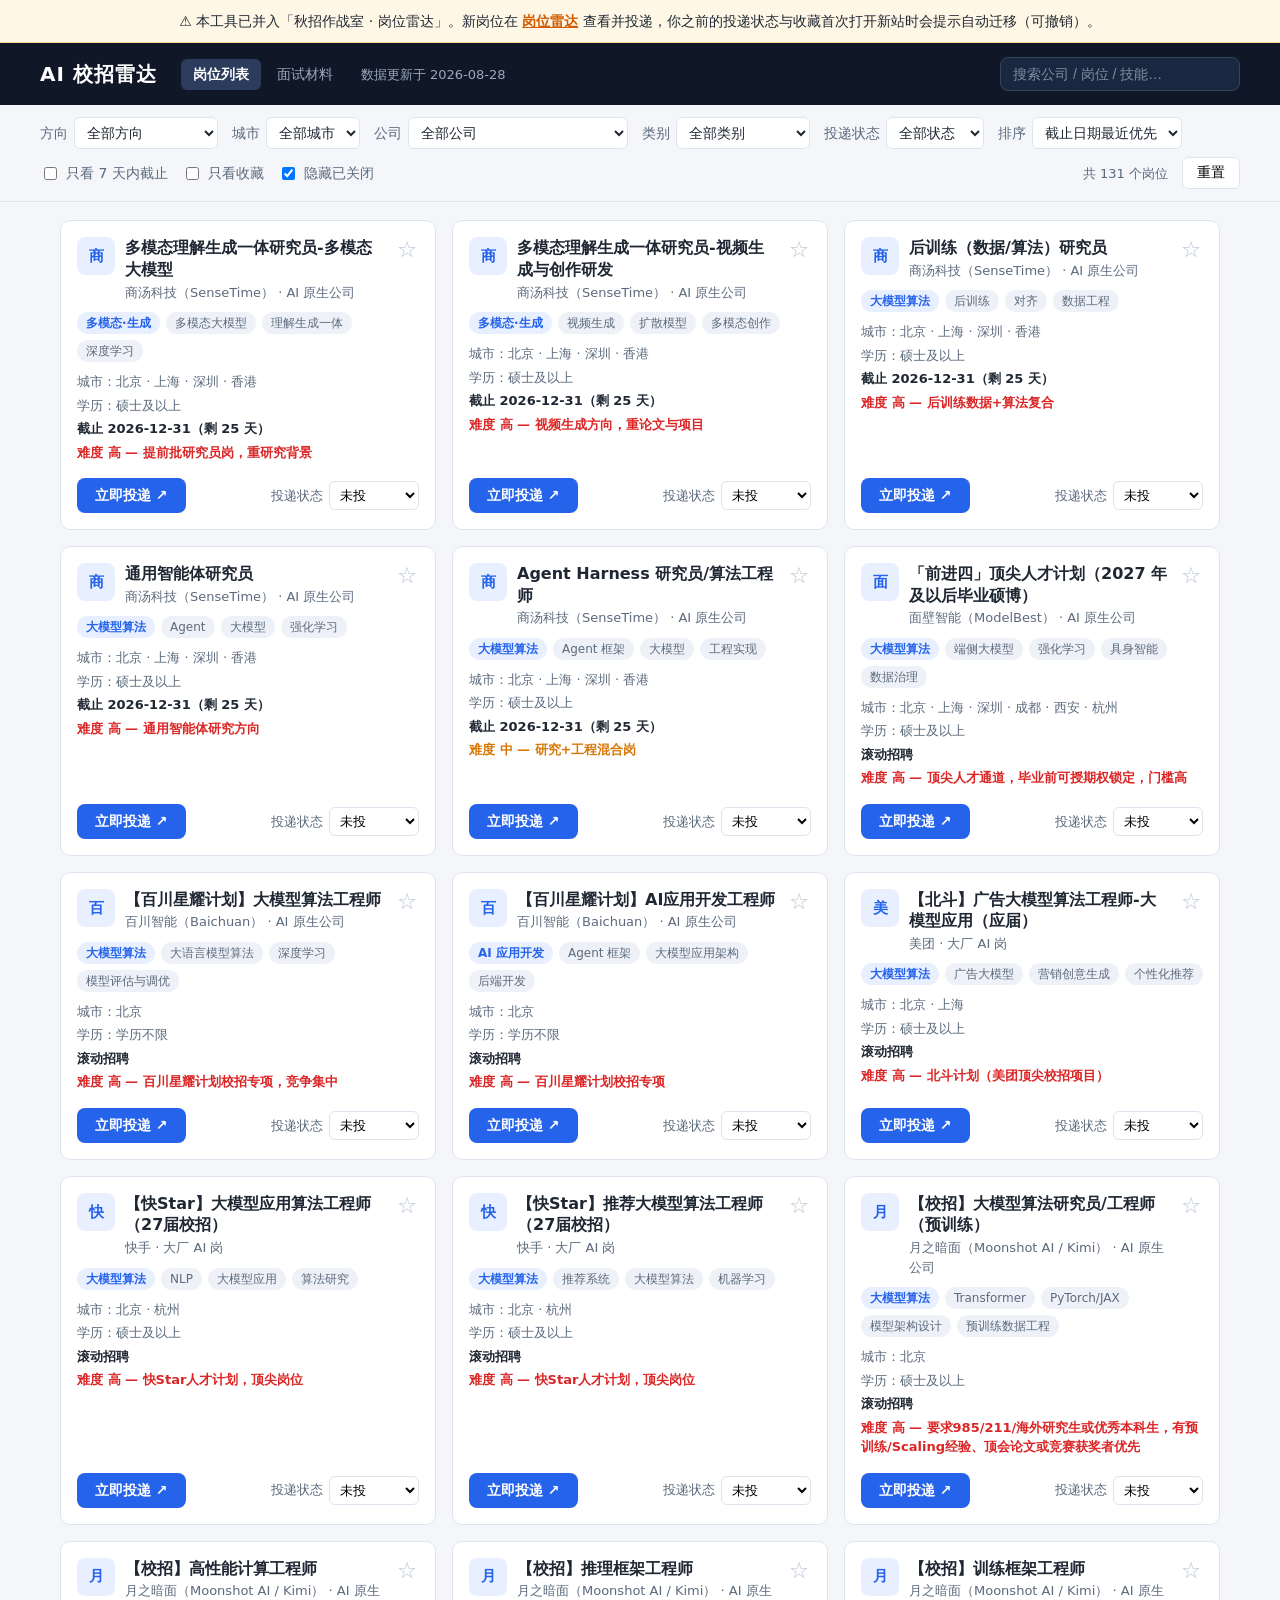
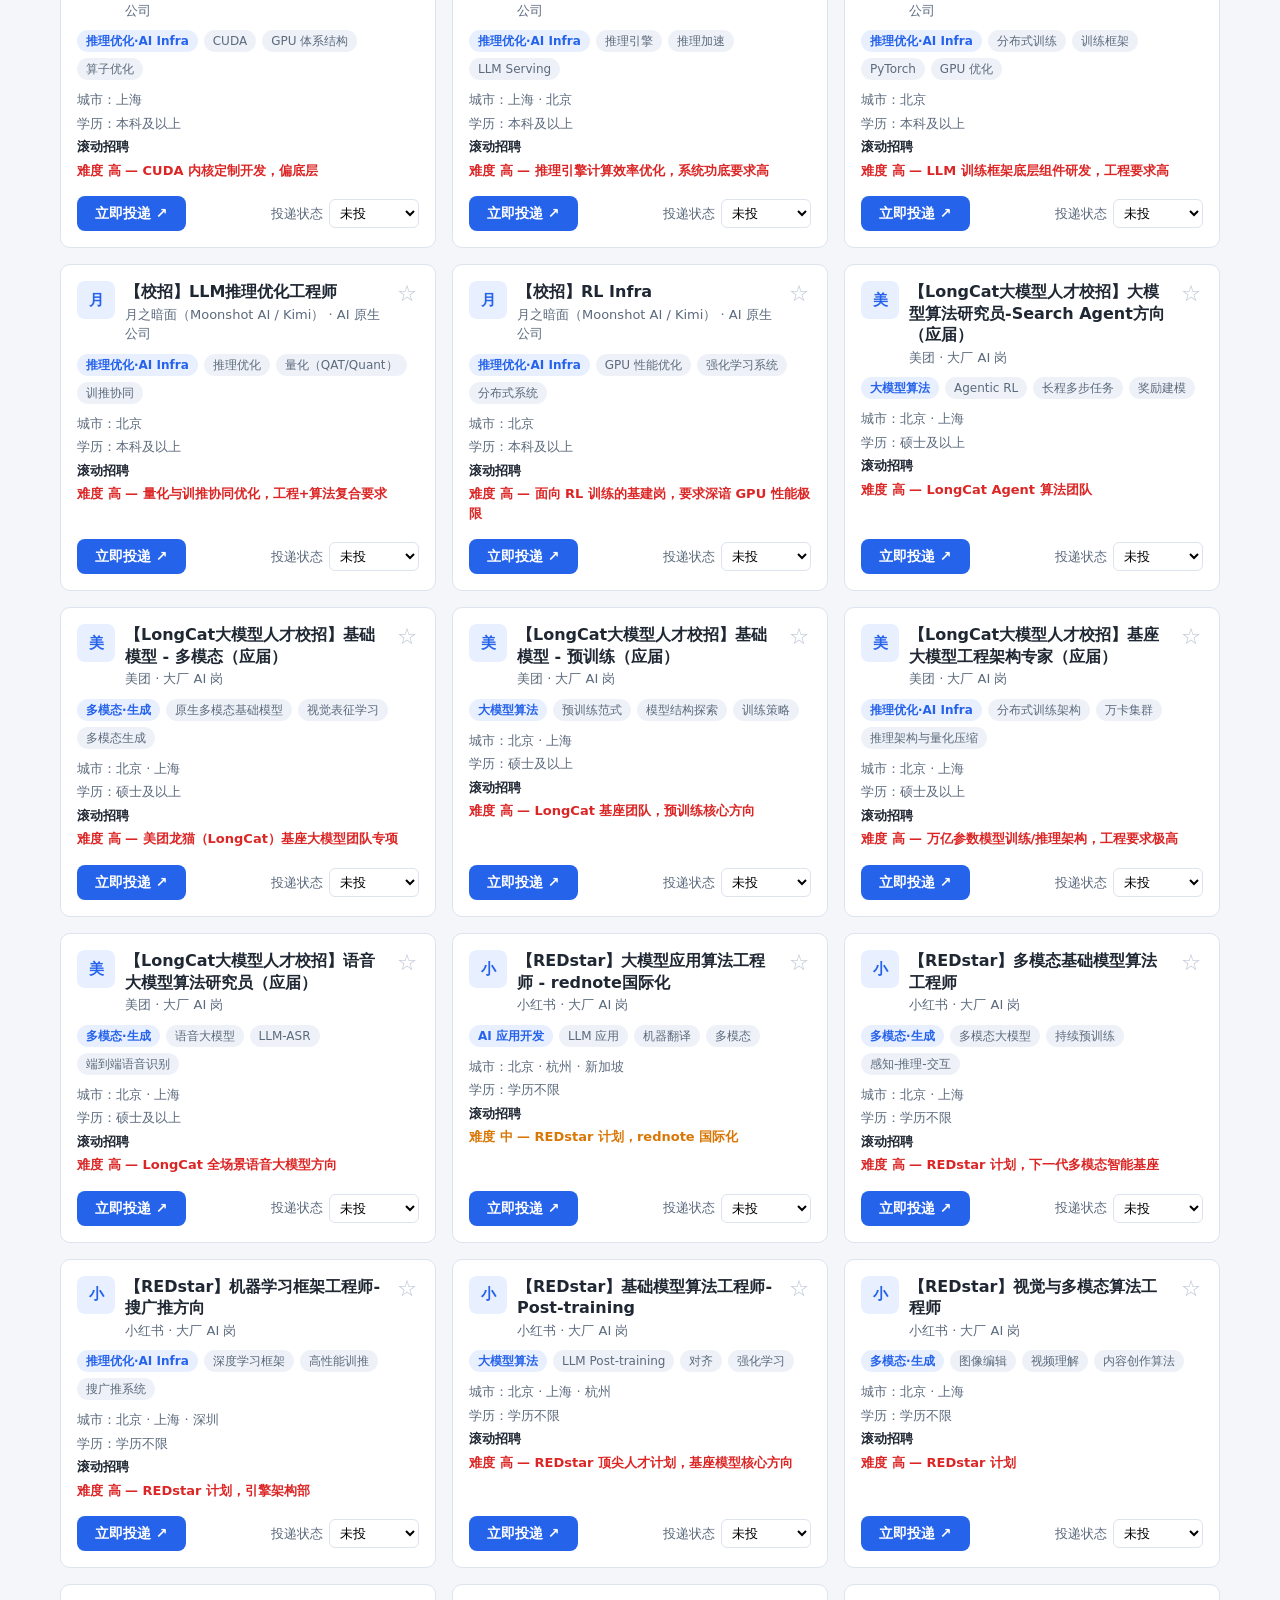
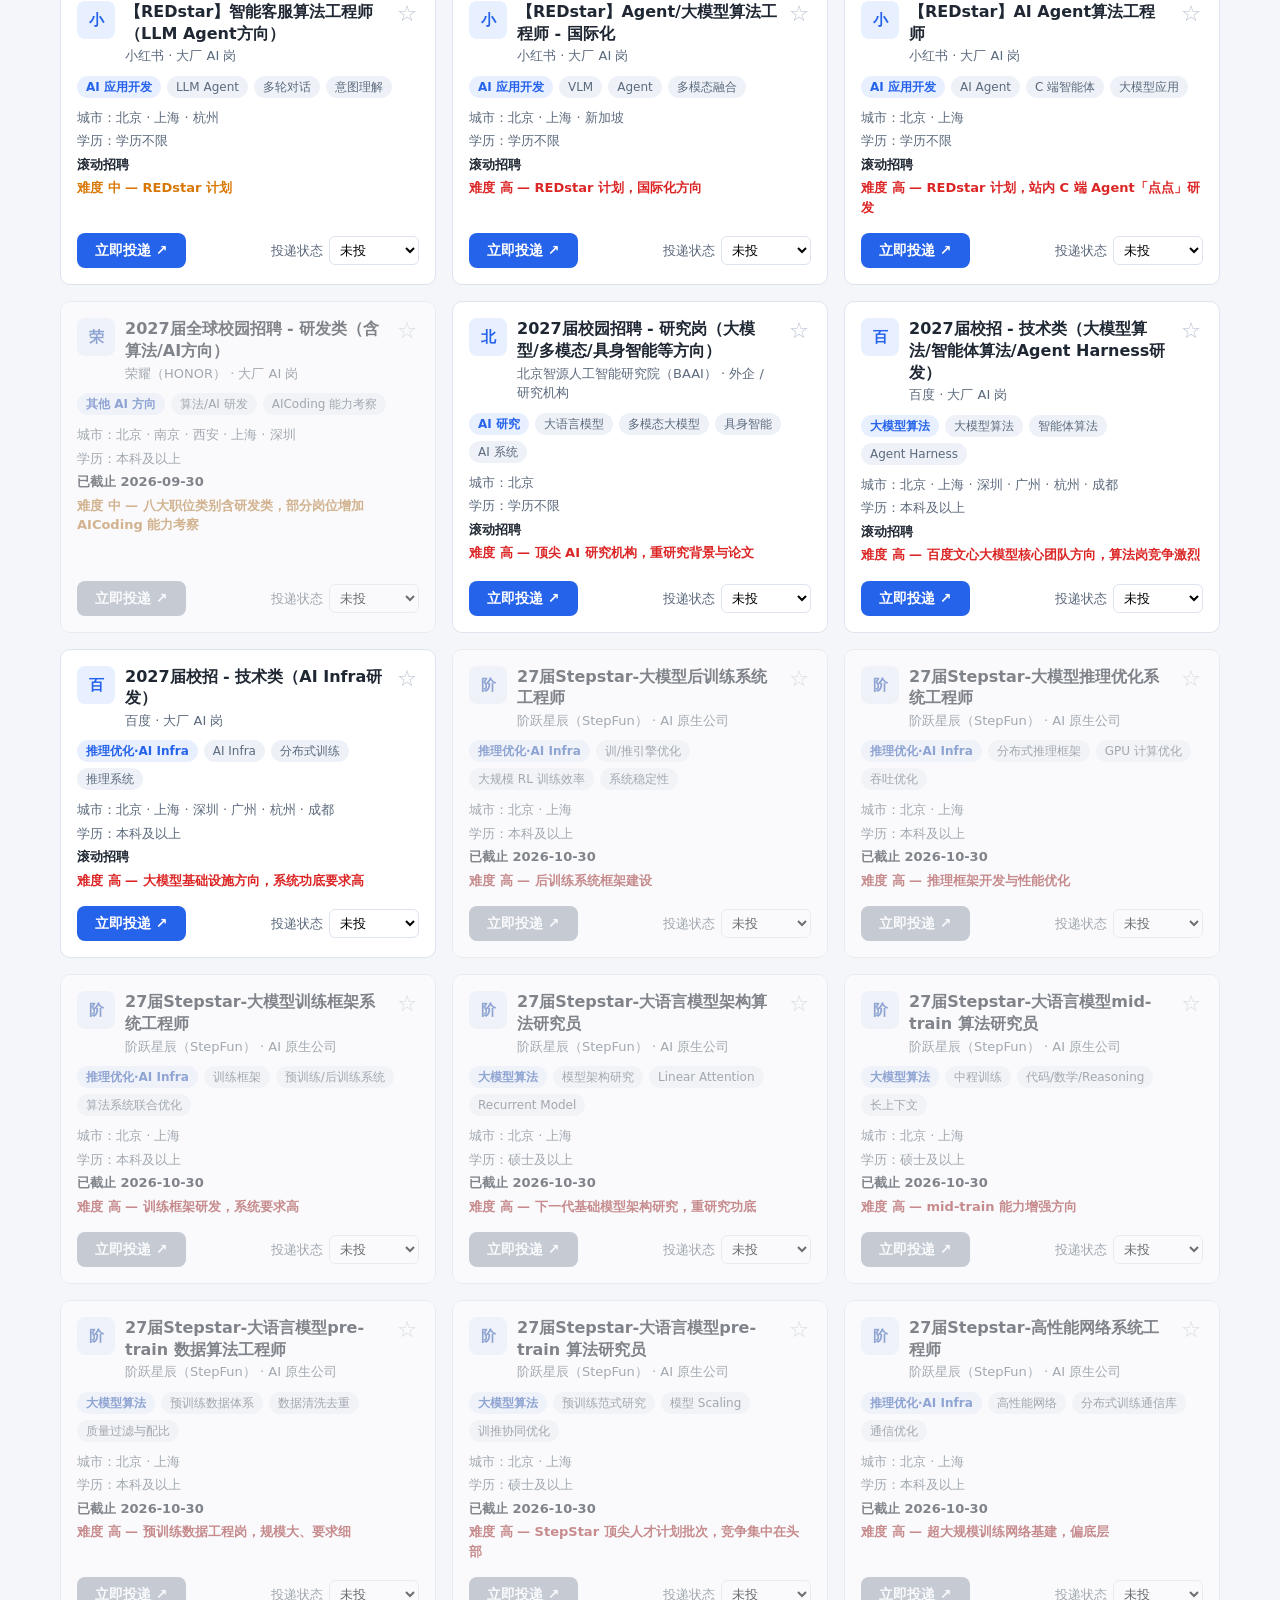
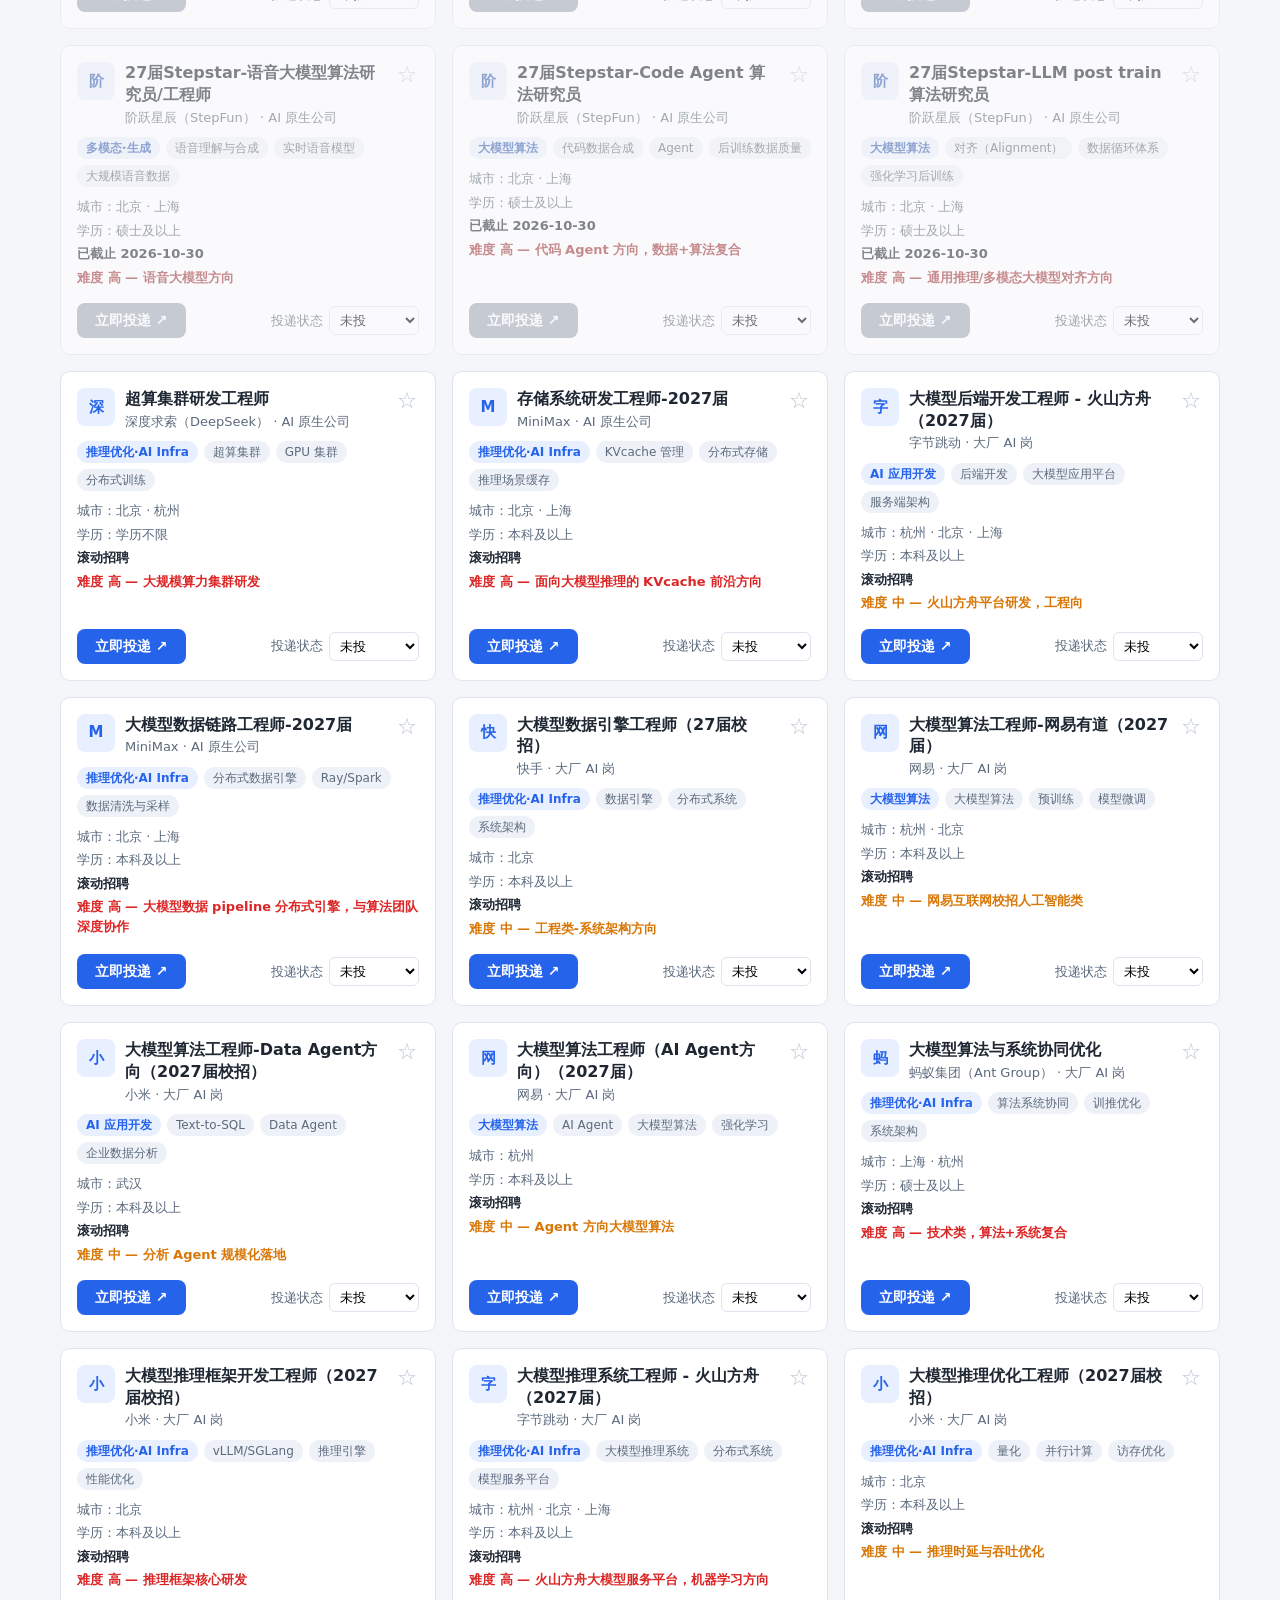
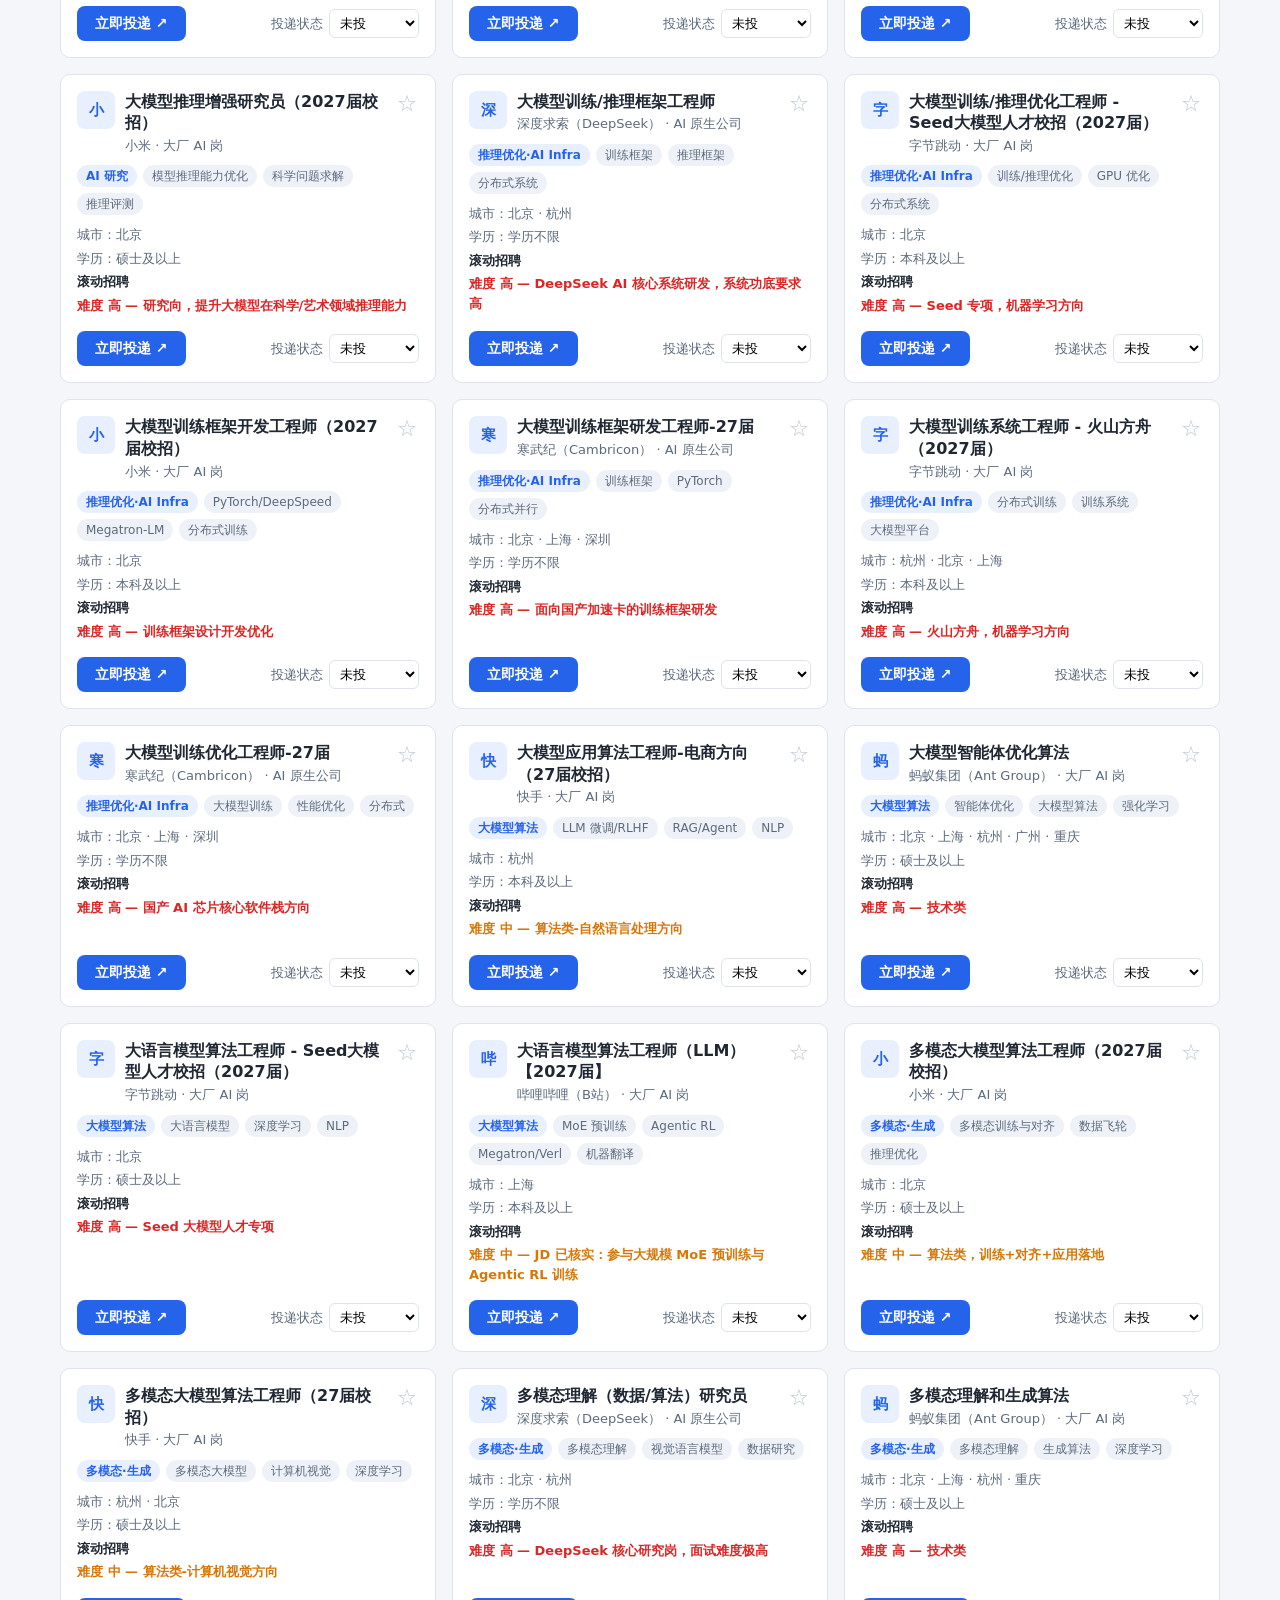
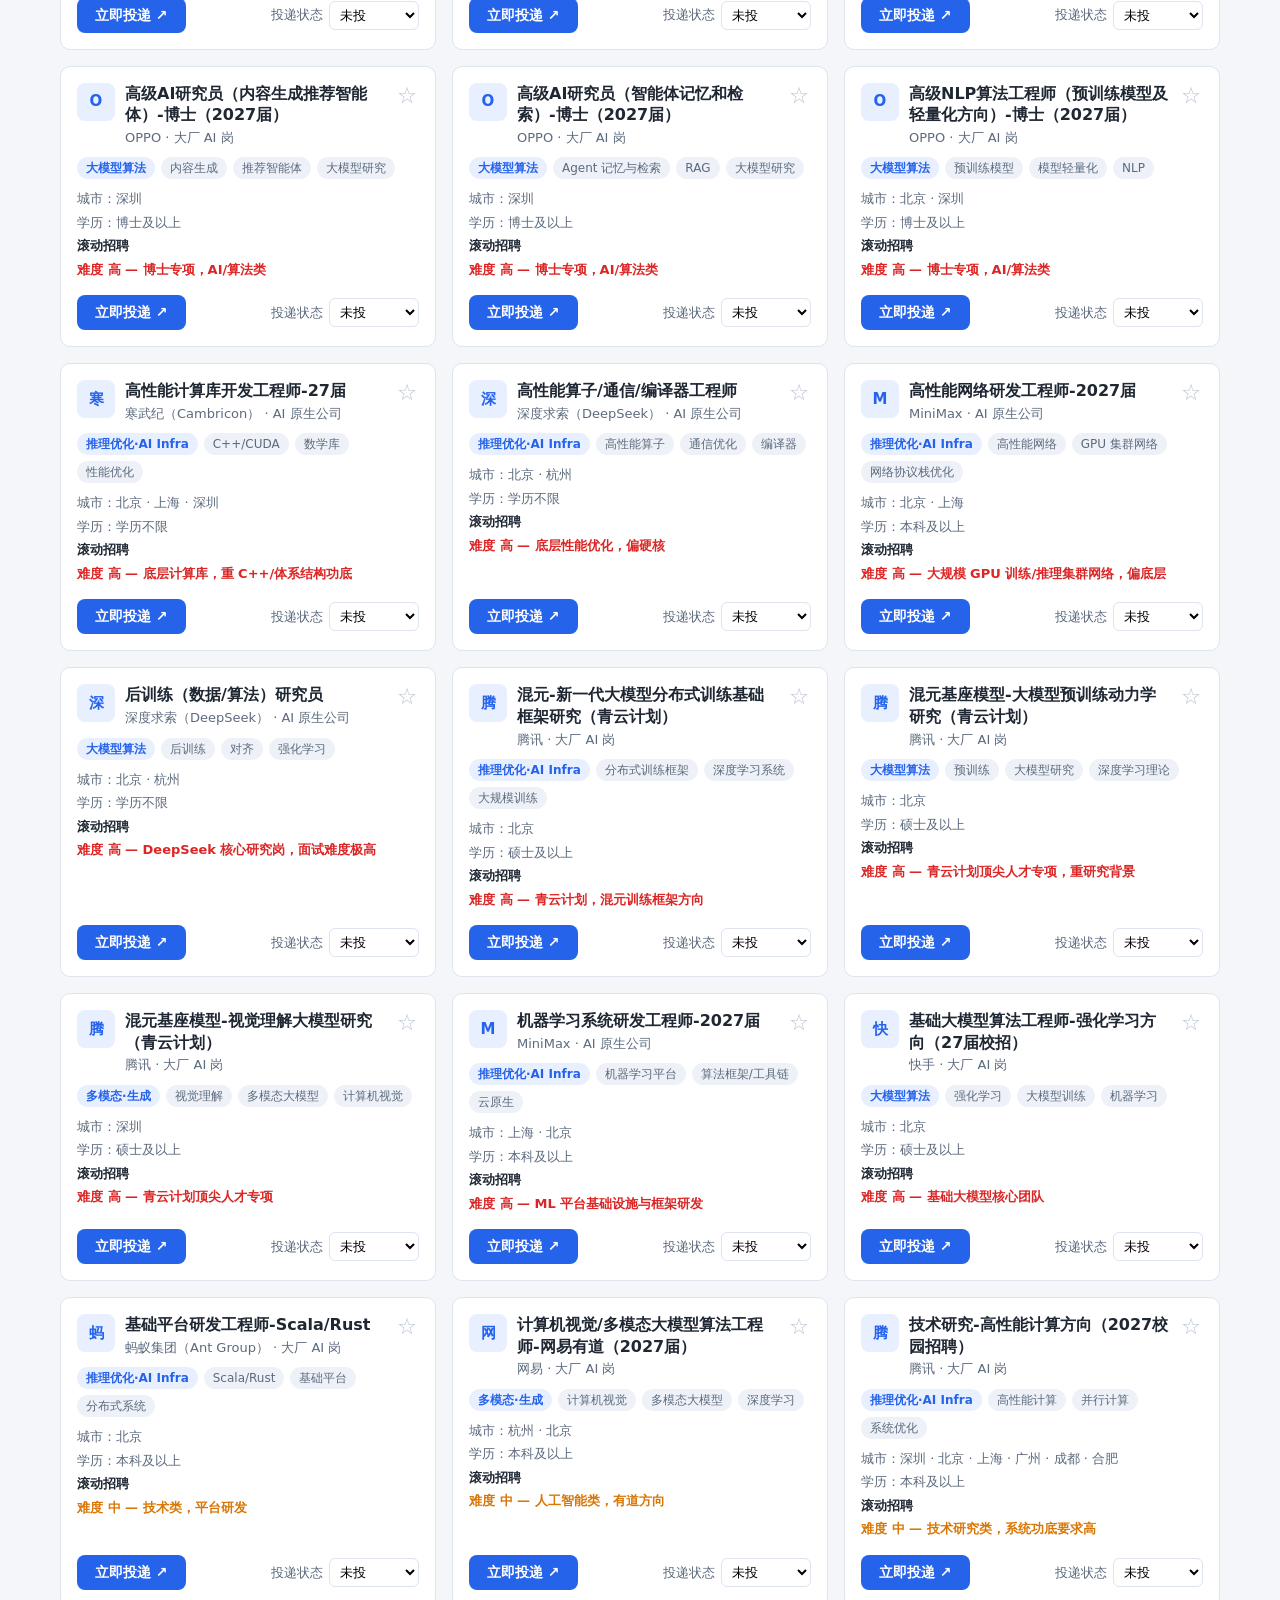
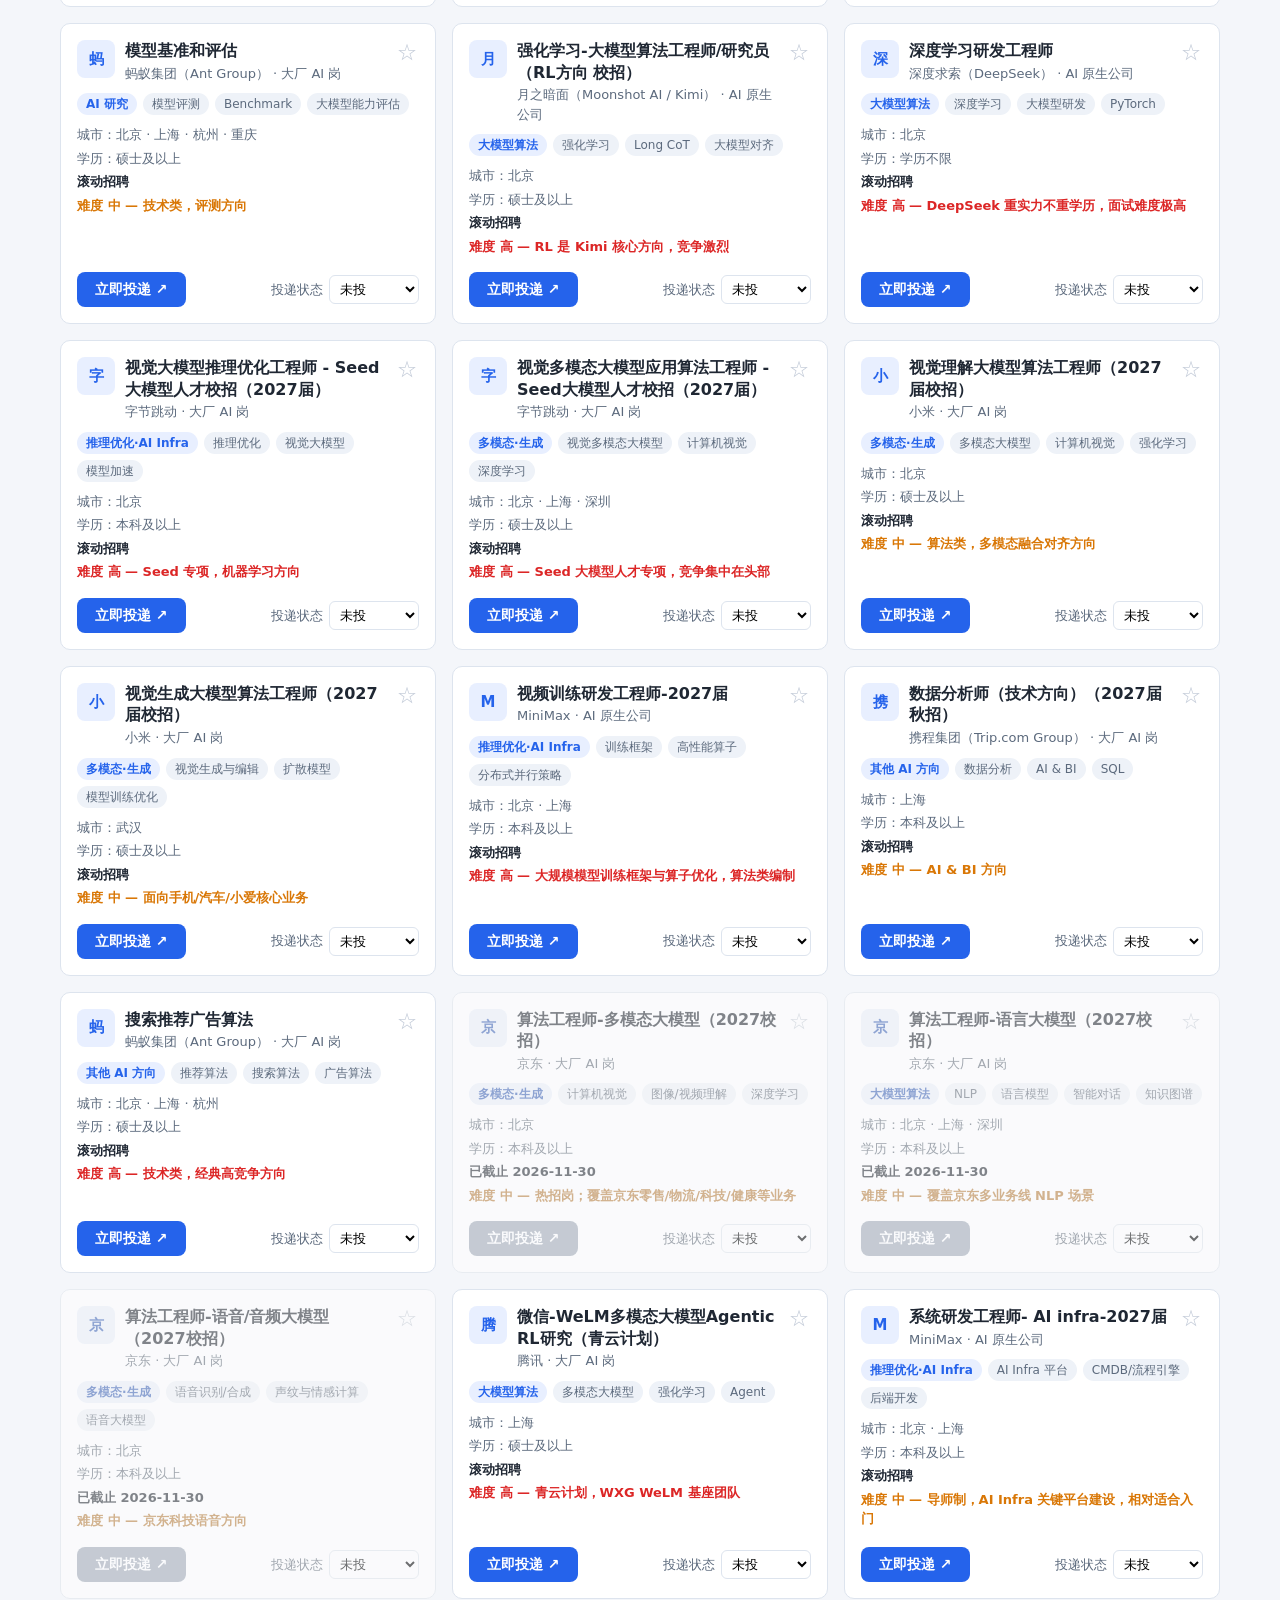
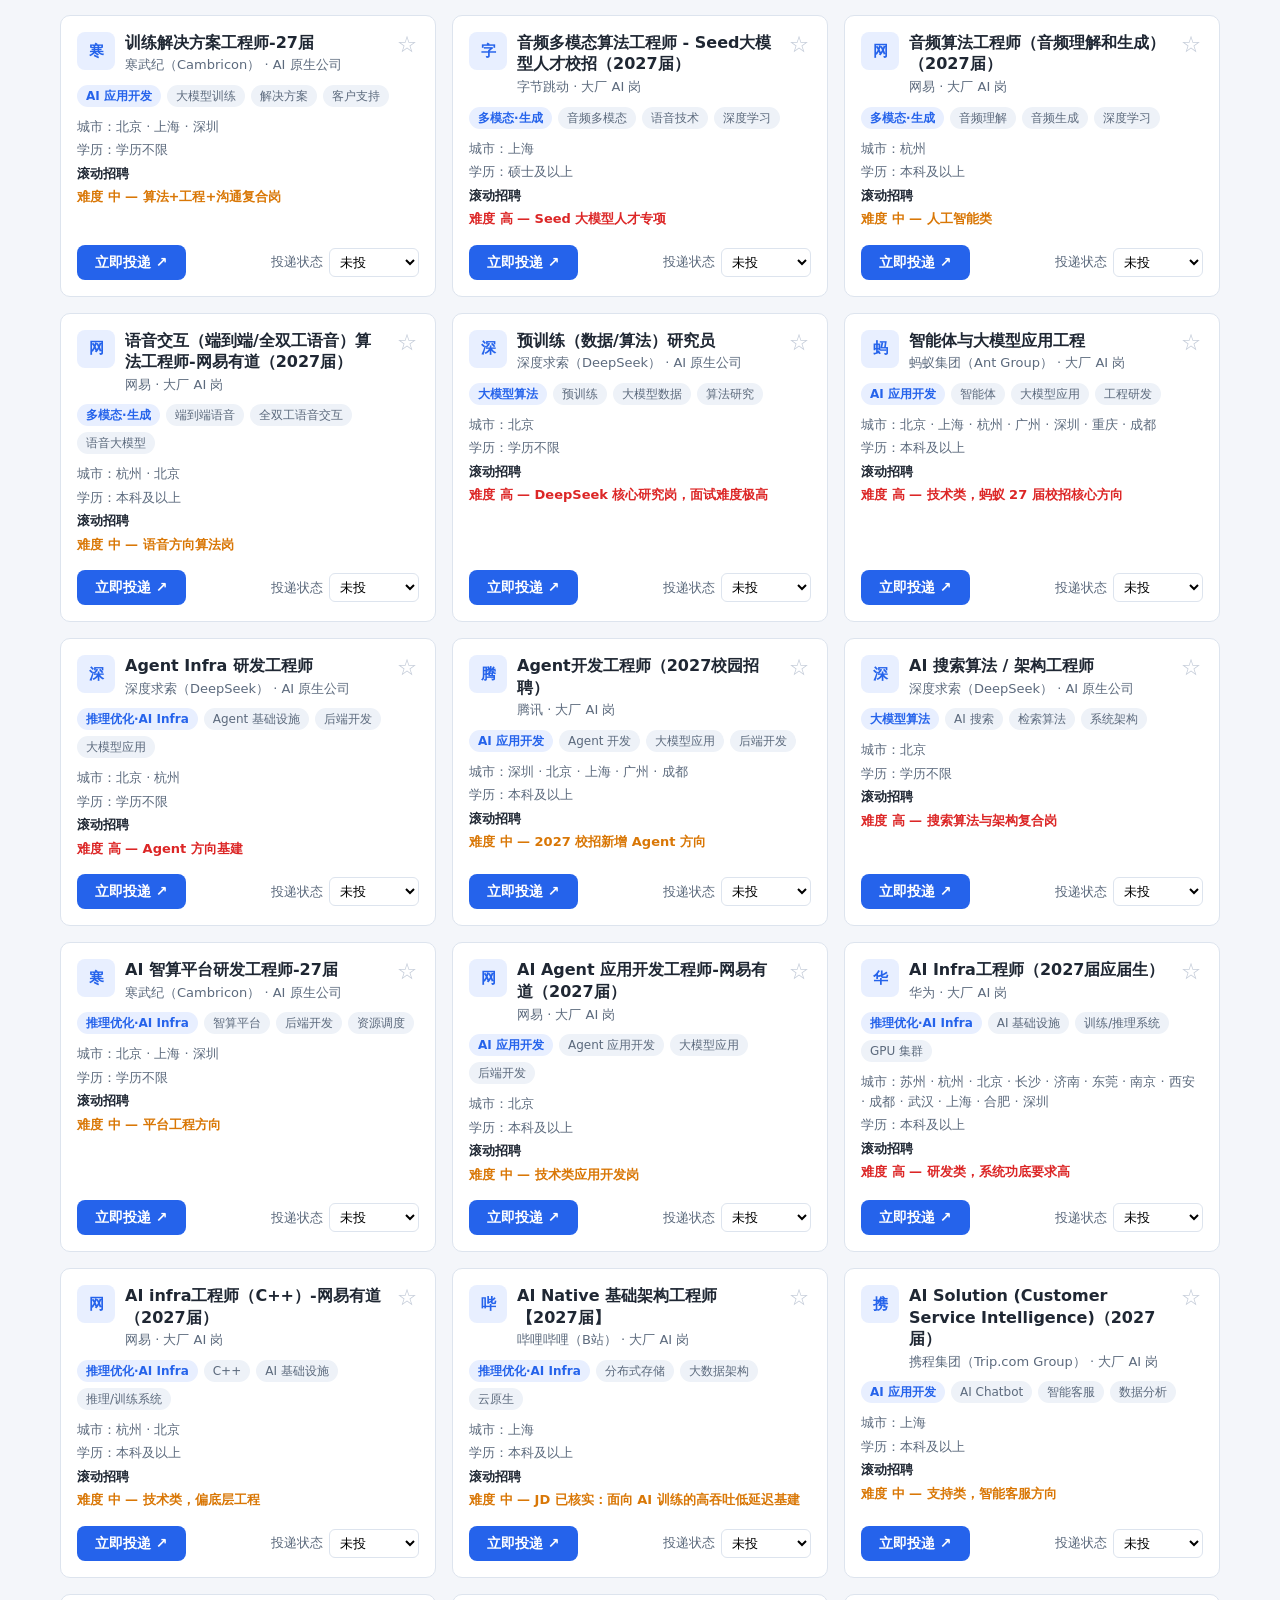
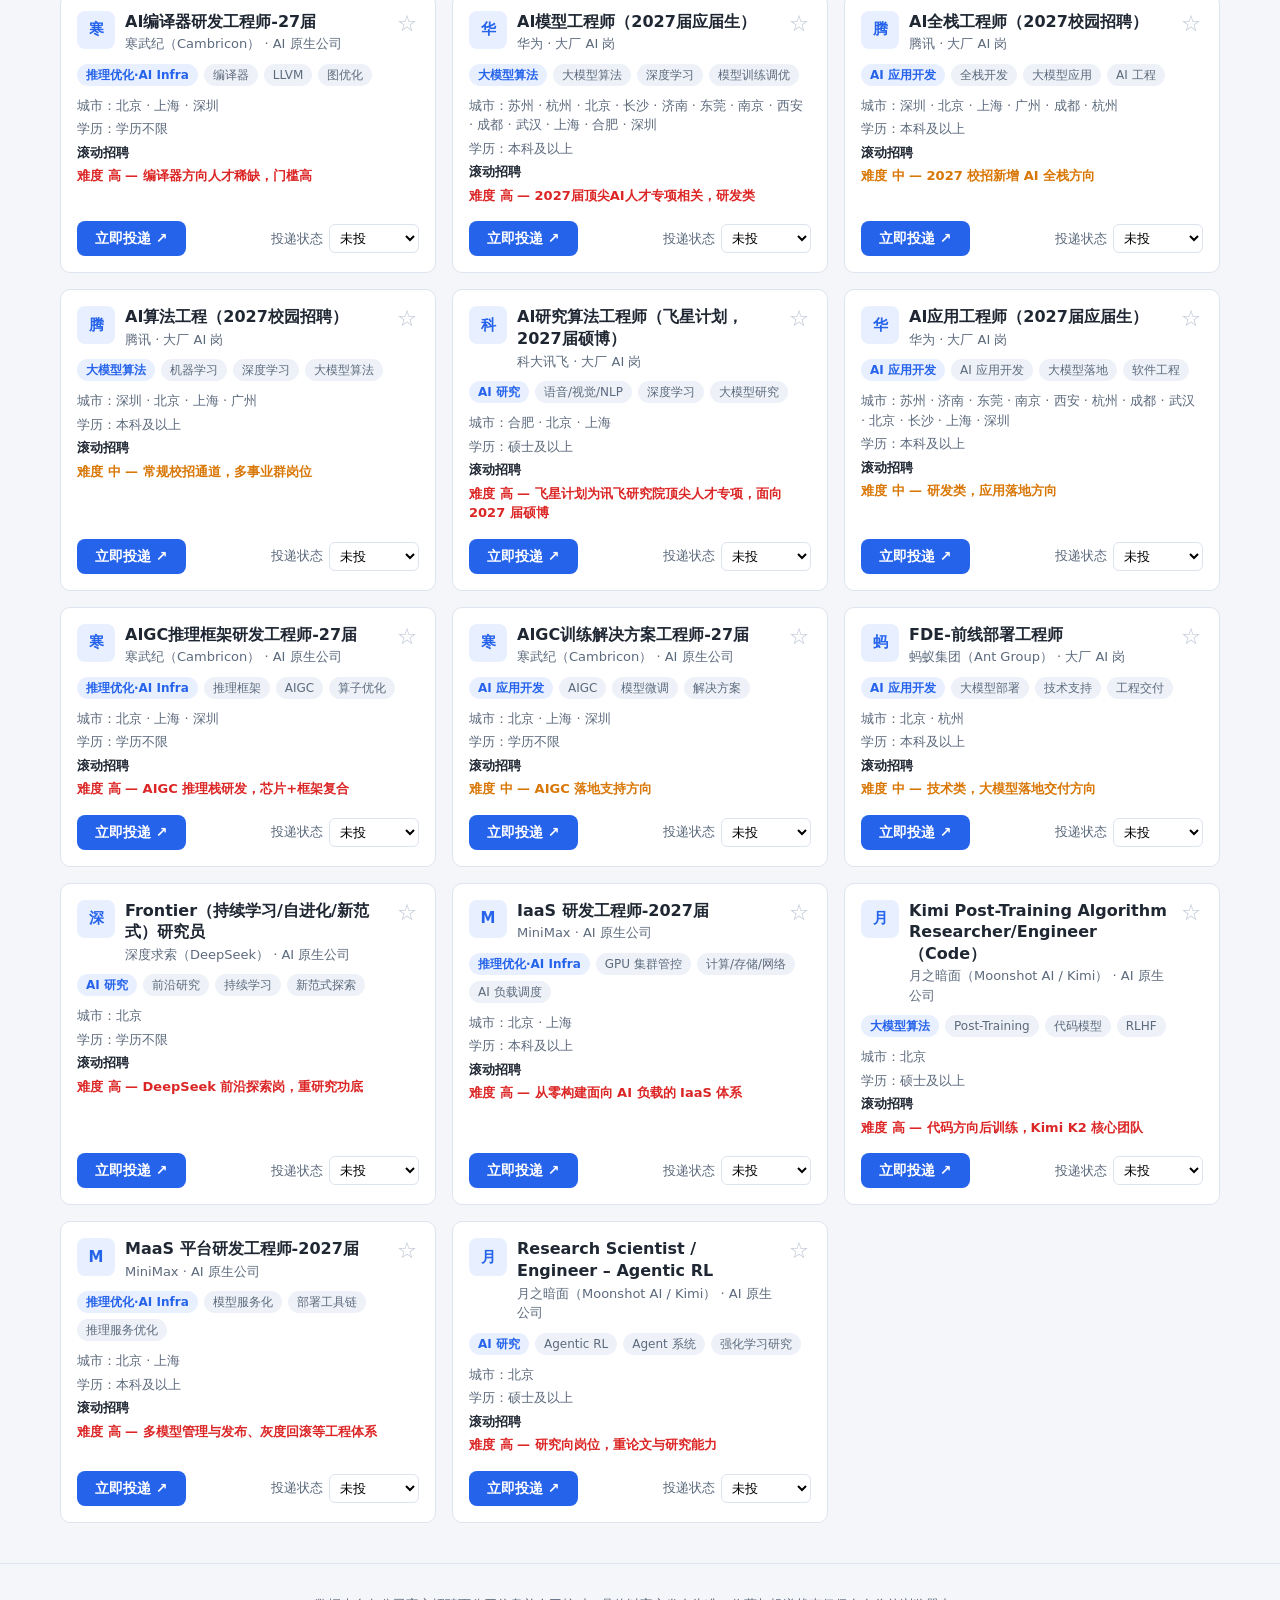
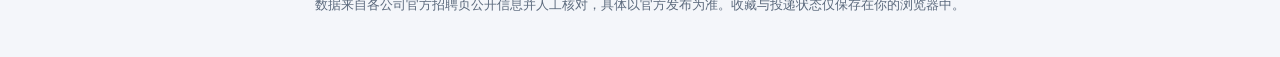
==== commit eb3ec899: "chore: 顶部加迁移提示横幅——本工具已并入 JobSummary 岗位雷达（合并方案 P5-6，归档前最后提交）" ====
--- a/index.html
+++ b/index.html
@@ -7,6 +7,8 @@
 <link rel="stylesheet" href="./css/style.css">
 </head>
 <body>
+<div style="background:#fff7e6;border-bottom:1px solid #ffd591;padding:10px 16px;text-align:center;font-size:14px;line-height:1.6">⚠️ 本工具已并入「秋招作战室 · 岗位雷达」。新岗位在 <a href="https://tanvish-chen.github.io/JobSummary/#/jobs" style="color:#d25b00;font-weight:600">岗位雷达</a> 查看并投递，你之前的投递状态与收藏首次打开新站时会提示自动迁移（可撤销）。</div>
+
 
 <header class="topbar">
   <div class="topbar-inner">
